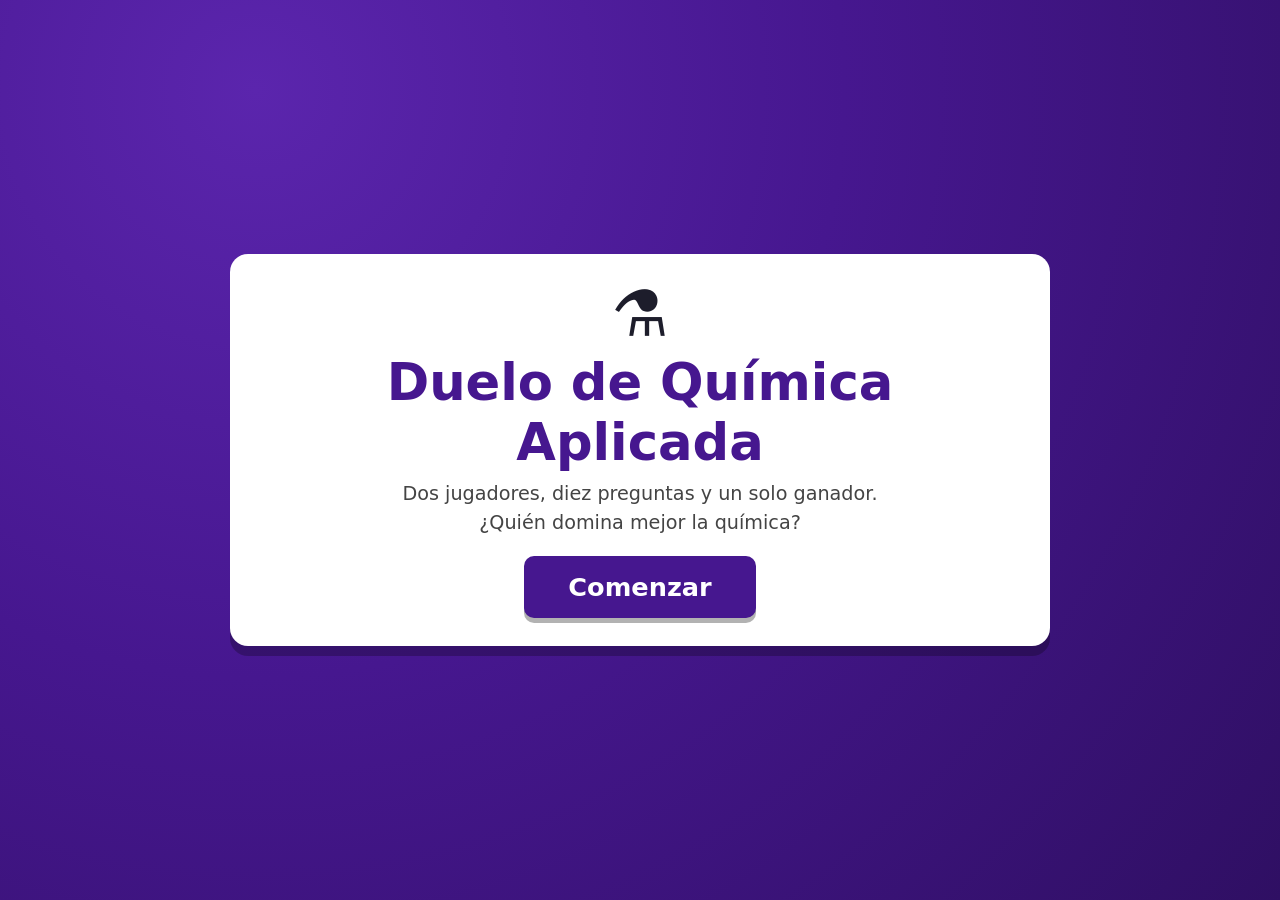
==== quizz_QA/index.html @ c7e3d48a "Quizz 1.0 Funciones completas del juego, falta mejorar la interfaz y jugabilidad." ====
<!DOCTYPE html>
<html lang="es">
<head>
  <meta charset="UTF-8">
  <meta name="viewport" content="width=device-width, initial-scale=1">
  <title>Duelo de Química Aplicada</title>
  <link rel="stylesheet" href="style.css">
</head>
<body>
<main id="app">

  <!-- 1. PANTALLA INICIAL -->
  <section id="pantalla-inicio" class="pantalla activa">
    <div class="tarjeta centrada">
      <div class="logo" aria-hidden="true">⚗️</div>
      <h1>Duelo de Química Aplicada</h1>
      <p class="subtitulo">Dos jugadores, diez preguntas y un solo ganador.<br>¿Quién domina mejor la química?</p>
      <button id="btn-comenzar" class="boton boton-grande" type="button">Comenzar</button>
    </div>
  </section>

  <!-- 2. INSTRUCCIONES -->
  <section id="pantalla-instrucciones" class="pantalla">
    <div class="tarjeta">
      <h2>¿Cómo se juega?</h2>
      <ol class="reglas">
        <li>Se lanzan <strong>10 preguntas</strong>. Primero hay <strong>15 segundos</strong> para leerla; las teclas aún no funcionan.</li>
        <li>Luego hay <strong>10 segundos</strong> para presionar tu tecla: <kbd>A</kbd> para el Jugador 1 y <kbd>L</kbd> para el Jugador 2. <strong>El primero en pulsar</strong> se gana el derecho a responder.</li>
        <li>Quien pulsó primero tiene <strong>10 segundos</strong> para elegir una opción <strong>con el mouse</strong>.</li>
        <li>Si falla o se le acaba el tiempo, su rival puede <strong>robar la pregunta</strong>: presiona su tecla y responde también en 10 segundos.</li>
        <li>Si nadie pulsa a tiempo, la pregunta se pierde sin puntos.</li>
        <li>Si al final hay empate, se juegan preguntas de <strong>desempate</strong> hasta que alguien acierte.</li>
      </ol>
      <table class="tabla-puntos">
        <thead><tr><th>Situación</th><th>Puntos</th></tr></thead>
        <tbody>
          <tr><td>Primer jugador responde correctamente</td><td>+1</td></tr>
          <tr><td>Primer jugador responde incorrectamente</td><td>0</td></tr>
          <tr><td>El rival roba y responde correctamente</td><td>+2</td></tr>
          <tr><td>El rival responde incorrectamente</td><td>0</td></tr>
          <tr><td>Nadie responde</td><td>0</td></tr>
        </tbody>
      </table>
      <div class="acciones">
        <button id="btn-instrucciones-volver" class="boton boton-secundario" type="button">Volver</button>
        <button id="btn-instrucciones-continuar" class="boton" type="button">Continuar</button>
      </div>
    </div>
  </section>

  <!-- 3. REGISTRO DE JUGADORES -->
  <section id="pantalla-registro" class="pantalla">
    <form id="form-registro" class="tarjeta" autocomplete="off" novalidate>
      <h2>Registro de jugadores</h2>
      <div class="campos-registro">
        <label class="campo campo-0">
          <span>Jugador 1 — tecla <kbd>A</kbd></span>
          <input id="nombre-jugador-1" type="text" maxlength="16" placeholder="Nombre del Jugador 1">
        </label>
        <label class="campo campo-1">
          <span>Jugador 2 — tecla <kbd>L</kbd></span>
          <input id="nombre-jugador-2" type="text" maxlength="16" placeholder="Nombre del Jugador 2">
        </label>
      </div>
      <p id="registro-error" class="error-formulario" role="alert"></p>
      <div class="acciones">
        <button id="btn-registro-volver" class="boton boton-secundario" type="button">Volver</button>
        <button class="boton" type="submit">¡A jugar!</button>
      </div>
    </form>
  </section>

  <!-- 4. PANTALLA DE JUEGO -->
  <section id="pantalla-juego" class="pantalla">
    <header class="marcador">
      <div id="jugador-0" class="jugador jugador-0">
        <div class="jugador-nombre" id="nombre-0">Jugador 1</div>
        <div class="jugador-tecla">Tecla <kbd>A</kbd></div>
        <div class="jugador-puntos" id="puntos-0">0</div>
        <div class="jugador-estado" id="estado-0"></div>
      </div>

      <div class="centro-marcador">
        <div id="etiqueta-ronda" class="etiqueta-ronda">Pregunta 1 de 10</div>
        <div id="insignia-desempate" class="insignia-desempate" hidden>⚡ DESEMPATE ⚡</div>
        <button id="btn-cancelar-partida" class="boton-mini" type="button">Cancelar partida</button>
      </div>

      <div id="jugador-1" class="jugador jugador-1">
        <div class="jugador-nombre" id="nombre-1">Jugador 2</div>
        <div class="jugador-tecla">Tecla <kbd>L</kbd></div>
        <div class="jugador-puntos" id="puntos-1">0</div>
        <div class="jugador-estado" id="estado-1"></div>
      </div>
    </header>

    <div id="zona-temporizador" class="zona-temporizador">
      <div id="temporizador-etiqueta" class="temporizador-etiqueta"></div>
      <div id="temporizador-numero" class="temporizador-numero">–</div>
      <div class="barra"><div id="barra-progreso" class="barra-progreso"></div></div>
    </div>

    <h2 id="enunciado" class="enunciado"></h2>
    <div id="mensaje" class="mensaje mensaje-info" role="status" aria-live="polite"></div>
    <div id="opciones" class="opciones"></div>
  </section>

  <!-- 5. PANTALLA DE DESEMPATE -->
  <section id="pantalla-desempate" class="pantalla">
    <div class="tarjeta centrada">
      <div class="logo" aria-hidden="true">⚡</div>
      <h1 id="desempate-titulo">¡EMPATE!</h1>
      <p id="desempate-marcador" class="marcador-texto"></p>
      <p id="desempate-texto" class="subtitulo"></p>
      <button id="btn-iniciar-desempate" class="boton boton-grande" type="button">Comenzar desempate</button>
    </div>
  </section>

  <!-- 6. PANTALLA FINAL -->
  <section id="pantalla-final" class="pantalla">
    <div class="tarjeta centrada">
      <div class="logo" aria-hidden="true">🏆</div>
      <p class="subtitulo">¡El ganador es!</p>
      <h1 id="final-ganador" class="ganador-nombre"></h1>
      <p id="final-detalle" class="subtitulo"></p>
      <div class="final-marcador">
        <div id="final-jugador-0" class="final-jugador final-0">
          <div id="final-nombre-0" class="final-nombre"></div>
          <div id="final-puntos-0" class="final-puntos"></div>
        </div>
        <div id="final-jugador-1" class="final-jugador final-1">
          <div id="final-nombre-1" class="final-nombre"></div>
          <div id="final-puntos-1" class="final-puntos"></div>
        </div>
      </div>
      <p id="final-mensaje" class="subtitulo"></p>
      <button id="btn-jugar-de-nuevo" class="boton boton-grande" type="button">Volver a jugar</button>
    </div>
  </section>

</main>

<!-- Orden de carga: cada archivo solo usa lo que ya se cargó antes (o lo busca al ejecutarse). -->
<script src="js/config.js"></script>
<script src="js/utils.js"></script>
<script src="js/bank.js"></script>
<script src="js/state.js"></script>
<script src="js/screens.js"></script>
<script src="js/players.js"></script>
<script src="js/questions.js"></script>
<script src="js/timers.js"></script>
<script src="js/buzzers.js"></script>
<script src="js/answers.js"></script>
<script src="js/game.js"></script>
<script src="js/script.js"></script>
</body>
</html>
---- quizz_QA/style.css ----
/* =====================================================================
 * style.css — Estilos inspirados en Kahoot (prioridad: claridad en laptop)
 * ===================================================================== */
:root {
  --fondo: #46178f;
  --fondo-oscuro: #2f0f63;
  --panel: #ffffff;
  --texto: #1d1d2b;
  --jugador-0: #1368ce;   /* azul */
  --jugador-1: #e21b3c;   /* rojo */
  --exito: #26890c;
  --error: #c0392b;
  --robo: #d9730d;
  --pulsador: #ffd602;
  --opcion-0: #e8590c;    /* naranja */
  --opcion-1: #2b9348;    /* verde */
  --opcion-2: #b7791f;    /* dorado */
  --opcion-3: #0b8a9e;    /* turquesa */
}

* { box-sizing: border-box; }
[hidden] { display: none !important; }

html, body { height: 100%; margin: 0; }
body {
  font-family: "Segoe UI", system-ui, -apple-system, Roboto, "Helvetica Neue", Arial, sans-serif;
  background: radial-gradient(circle at 20% 10%, #5b25ad 0%, var(--fondo) 45%, var(--fondo-oscuro) 100%);
  color: #fff;
}

#app { min-height: 100%; display: flex; }

/* ---------- Pantallas ---------- */
.pantalla { display: none; width: 100%; min-height: 100vh; padding: 16px 20px; }
.pantalla.activa { display: flex; flex-direction: column; align-items: center; justify-content: center; }
#pantalla-juego.activa { justify-content: flex-start; gap: 10px; }

.tarjeta {
  background: var(--panel); color: var(--texto);
  border-radius: 18px; padding: 28px 34px;
  width: min(820px, 100%);
  box-shadow: 0 10px 0 rgba(0,0,0,.25);
}
.tarjeta.centrada { text-align: center; }
.tarjeta h1 { margin: 6px 0 8px; font-size: clamp(2rem, 5vw, 3.2rem); color: var(--fondo); }
.tarjeta h2 { margin: 0 0 14px; color: var(--fondo); font-size: 1.9rem; }
.logo { font-size: 4rem; line-height: 1; }
.subtitulo { font-size: 1.2rem; line-height: 1.5; color: #444; margin: 8px 0 18px; }
.marcador-texto { font-size: 1.6rem; font-weight: 800; margin: 6px 0; color: var(--fondo); }

kbd {
  display: inline-block; min-width: 1.9em; padding: 1px 8px; text-align: center;
  background: #eee; color: #222; border: 2px solid #999; border-bottom-width: 4px;
  border-radius: 6px; font: 700 .95em/1.4 inherit; font-family: inherit;
}

/* ---------- Botones ---------- */
.boton {
  font: inherit; font-weight: 800; font-size: 1.15rem;
  background: var(--fondo); color: #fff; border: 0; border-radius: 10px;
  padding: 12px 26px; cursor: pointer; box-shadow: 0 5px 0 rgba(0,0,0,.3);
  transition: transform .08s, box-shadow .08s, filter .15s;
}
.boton:hover { filter: brightness(1.15); }
.boton:active { transform: translateY(3px); box-shadow: 0 2px 0 rgba(0,0,0,.3); }
.boton-grande { font-size: 1.6rem; padding: 16px 44px; }
.boton-secundario { background: #7a7a8c; }
.acciones { display: flex; justify-content: space-between; gap: 12px; margin-top: 18px; }
.tarjeta.centrada .acciones { justify-content: center; }

.boton-mini {
  font: inherit; font-size: .8rem; color: #fff; background: rgba(255,255,255,.15);
  border: 1px solid rgba(255,255,255,.4); border-radius: 8px; padding: 3px 10px; cursor: pointer;
}
.boton-mini:hover { background: rgba(255,255,255,.3); }

/* ---------- Instrucciones ---------- */
.reglas { margin: 0 0 14px; padding-left: 22px; font-size: 1.08rem; line-height: 1.5; }
.reglas li { margin-bottom: 6px; }
.tabla-puntos { width: 100%; border-collapse: collapse; font-size: 1.05rem; }
.tabla-puntos th, .tabla-puntos td { padding: 7px 12px; border-bottom: 1px solid #ddd; text-align: left; }
.tabla-puntos th { background: var(--fondo); color: #fff; }
.tabla-puntos td:last-child, .tabla-puntos th:last-child { text-align: right; font-weight: 800; width: 90px; }

/* ---------- Registro ---------- */
.campos-registro { display: grid; gap: 16px; }
.campo span { display: block; font-weight: 700; margin-bottom: 6px; }
.campo input {
  width: 100%; font: inherit; font-size: 1.4rem; padding: 12px 14px;
  border: 3px solid #ccc; border-radius: 10px;
}
.campo-0 input:focus { border-color: var(--jugador-0); outline: none; }
.campo-1 input:focus { border-color: var(--jugador-1); outline: none; }
.campo-0 span { color: var(--jugador-0); }
.campo-1 span { color: var(--jugador-1); }
.error-formulario { color: var(--error); font-weight: 700; min-height: 1.4em; margin: 10px 0 0; }

/* ---------- Marcador de la pantalla de juego ---------- */
.marcador {
  width: min(1180px, 100%); display: grid; grid-template-columns: 1fr auto 1fr; gap: 12px; align-items: stretch;
}
.jugador {
  border-radius: 14px; padding: 8px 16px; display: grid;
  grid-template-columns: 1fr auto; grid-template-areas: "nombre puntos" "tecla puntos" "estado puntos";
  align-items: center; column-gap: 14px; transition: transform .15s, opacity .15s, box-shadow .15s;
  border: 4px solid transparent;
}
.jugador-0 { background: var(--jugador-0); }
.jugador-1 { background: var(--jugador-1); }
.jugador-nombre { grid-area: nombre; font-size: 1.45rem; font-weight: 800; overflow-wrap: anywhere; }
.jugador-tecla { grid-area: tecla; font-size: .95rem; opacity: .95; }
.jugador-puntos { grid-area: puntos; font-size: 3.2rem; font-weight: 900; line-height: 1; }
.jugador-estado { grid-area: estado; font-size: .9rem; font-weight: 700; min-height: 1.2em; opacity: .9; }
.jugador-estado.lista { color: var(--pulsador); }
.jugador-estado.activa { color: #fff; background: rgba(0,0,0,.25); border-radius: 6px; padding: 0 8px; justify-self: start; }
.jugador.activo { border-color: var(--pulsador); box-shadow: 0 0 0 4px rgba(255,214,2,.35), 0 0 28px rgba(255,214,2,.6); transform: scale(1.03); }
.jugador.en-espera { opacity: .55; }

.centro-marcador { display: flex; flex-direction: column; justify-content: center; align-items: center; gap: 6px; min-width: 190px; }
.etiqueta-ronda { font-size: 1.3rem; font-weight: 800; background: rgba(0,0,0,.3); padding: 6px 16px; border-radius: 999px; text-align: center; }
.insignia-desempate { background: var(--pulsador); color: #222; font-weight: 900; padding: 3px 12px; border-radius: 999px; }

/* ---------- Temporizador ---------- */
.zona-temporizador { width: min(1180px, 100%); display: grid; grid-template-columns: auto 1fr auto; align-items: center; gap: 14px; }
.temporizador-etiqueta { font-size: 1.15rem; font-weight: 700; text-align: right; min-width: 260px; }
.temporizador-numero {
  grid-column: 3; grid-row: 1; width: 64px; height: 64px; border-radius: 50%; background: #fff; color: var(--fondo);
  display: flex; align-items: center; justify-content: center; font-size: 2rem; font-weight: 900;
}
.barra { grid-column: 2; grid-row: 1; height: 16px; background: rgba(255,255,255,.25); border-radius: 999px; overflow: hidden; }
.barra-progreso { height: 100%; width: 0; background: #7be37b; border-radius: 999px; transition: width .1s linear, background .3s; }
.zona-temporizador.urgente .barra-progreso { background: #ff6b6b; }
.zona-temporizador.urgente .temporizador-numero { background: #ff6b6b; color: #fff; }

/* ---------- Pregunta, mensajes, opciones ---------- */
.enunciado {
  width: min(1180px, 100%); margin: 4px 0; padding: 18px 26px; text-align: center;
  background: #fff; color: var(--texto); border-radius: 14px;
  font-size: clamp(1.4rem, 2.7vw, 2.2rem); line-height: 1.3; box-shadow: 0 6px 0 rgba(0,0,0,.25);
}

.mensaje {
  width: min(1180px, 100%); min-height: 62px; padding: 10px 20px; border-radius: 12px; text-align: center;
  display: flex; align-items: center; justify-content: center;
  font-size: clamp(1.1rem, 2.1vw, 1.7rem); font-weight: 800;
}
.mensaje-info { background: rgba(255,255,255,.15); }
.mensaje-pulsador { background: var(--pulsador); color: #222; }
.mensaje-suspenso { background: #111; color: #fff; animation: latido 0.8s ease-in-out infinite; }
.mensaje-exito { background: var(--exito); }
.mensaje-error { background: var(--error); }
.mensaje-robo { background: var(--robo); }
@keyframes latido { 50% { transform: scale(1.03); } }

.opciones { width: min(1180px, 100%); display: grid; grid-template-columns: 1fr 1fr; gap: 14px; flex: 1; align-content: start; }
.opcion {
  font: inherit; color: #fff; text-align: left; border: 0; border-radius: 12px; min-height: 96px;
  padding: 14px 20px; display: flex; align-items: center; gap: 16px;
  font-size: clamp(1.15rem, 2.3vw, 1.85rem); font-weight: 800; box-shadow: 0 6px 0 rgba(0,0,0,.3);
  text-shadow: 0 1px 2px rgba(0,0,0,.35); transition: transform .1s, filter .2s, opacity .2s;
}
.opcion .simbolo { font-size: 1.6em; width: 1.3em; text-align: center; flex: none; }
.opcion .texto-opcion { overflow-wrap: anywhere; }
.opcion-0 { background: var(--opcion-0); }
.opcion-1 { background: var(--opcion-1); }
.opcion-2 { background: var(--opcion-2); }
.opcion-3 { background: var(--opcion-3); }

.opcion.bloqueada { cursor: default; pointer-events: none; }
.opcion.habilitada { cursor: pointer; }
.opcion.habilitada:hover { transform: translateY(-3px) scale(1.01); filter: brightness(1.12); }
.opcion.seleccionada { outline: 6px solid #fff; transform: scale(1.02); }
.opcion.correcta { outline: 6px solid #7be37b; box-shadow: 0 0 30px #7be37b; }
.opcion.incorrecta { opacity: .75; outline: 6px solid #ff4d4d; text-decoration: line-through; }
.opcion.descartada { opacity: .35; }

/* ---------- Final ---------- */
.ganador-nombre { font-size: clamp(2.4rem, 6vw, 4rem); margin: 0; }
.final-marcador { display: flex; gap: 16px; justify-content: center; margin: 12px 0; }
.final-jugador { flex: 1; max-width: 260px; border-radius: 14px; padding: 12px; color: #fff; opacity: .7; }
.final-0 { background: var(--jugador-0); }
.final-1 { background: var(--jugador-1); }
.final-jugador.ganador { opacity: 1; outline: 5px solid var(--pulsador); transform: scale(1.06); }
.final-nombre { font-size: 1.3rem; font-weight: 800; overflow-wrap: anywhere; }
.final-puntos { font-size: 3rem; font-weight: 900; }

/* ---------- Pantallas bajas (laptops pequeñas) ---------- */
@media (max-height: 760px) {
  .pantalla { padding: 10px 16px; }
  #pantalla-juego.activa { gap: 6px; }
  .jugador-puntos { font-size: 2.6rem; }
  .enunciado { padding: 12px 20px; }
  .opcion { min-height: 80px; }
  .temporizador-numero { width: 52px; height: 52px; font-size: 1.6rem; }
}
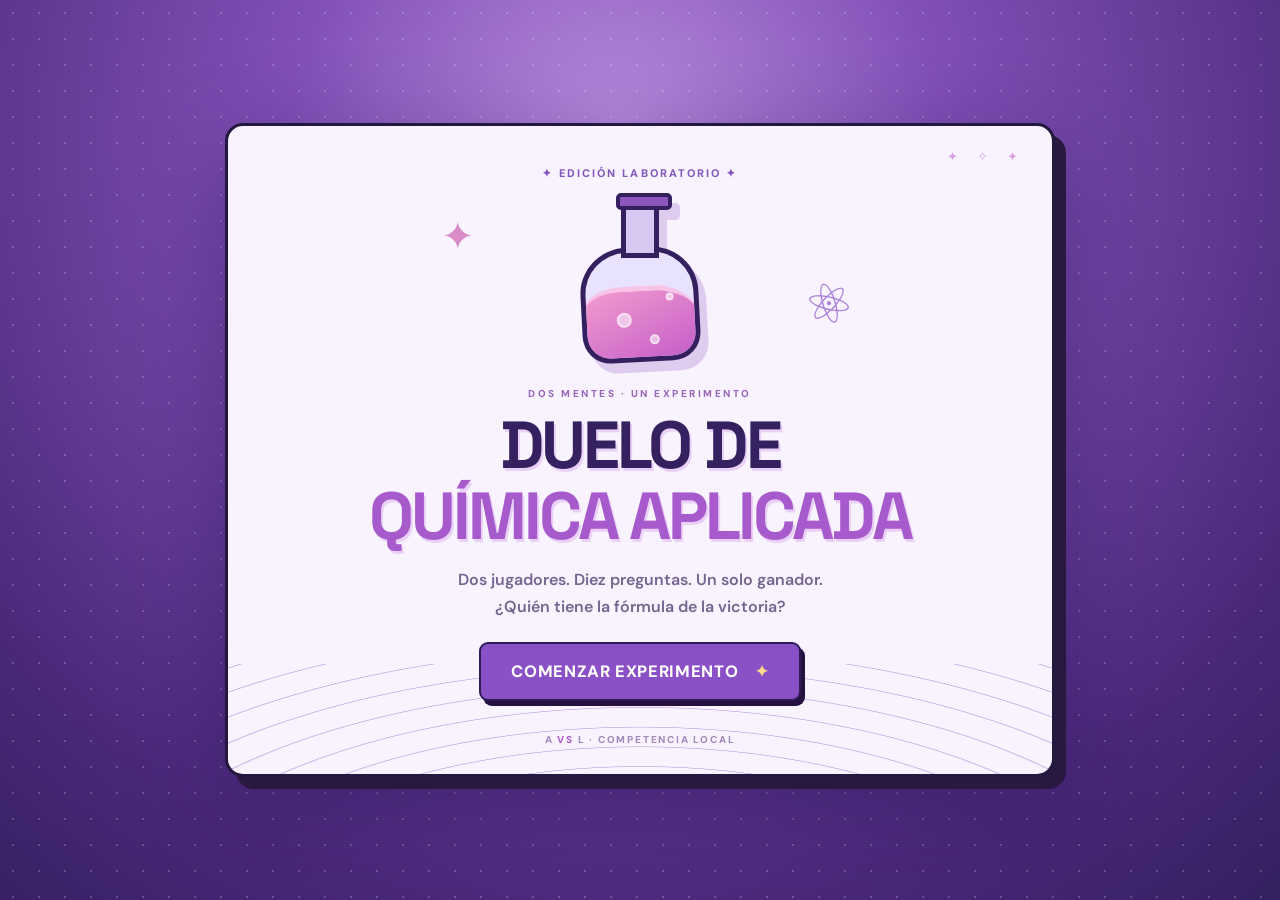
==== commit 73d5b5ff: "Interfaz mejorada Se mejoró la interfaz pero aún hay puntos por trabajar." ====
--- a/quizz_QA/index.html
+++ b/quizz_QA/index.html
@@ -1,146 +1,555 @@
+
 <!DOCTYPE html>
 <html lang="es">
 <head>
   <meta charset="UTF-8">
   <meta name="viewport" content="width=device-width, initial-scale=1">
-  <title>Duelo de Química Aplicada</title>
+  <title>Laboratorio Violeta | Duelo de Química</title>
   <link rel="stylesheet" href="style.css">
 </head>
 <body>
+
+<div class="ambient-stars" aria-hidden="true"></div>
+
 <main id="app">
 
   <!-- 1. PANTALLA INICIAL -->
   <section id="pantalla-inicio" class="pantalla activa">
-    <div class="tarjeta centrada">
-      <div class="logo" aria-hidden="true">⚗️</div>
-      <h1>Duelo de Química Aplicada</h1>
-      <p class="subtitulo">Dos jugadores, diez preguntas y un solo ganador.<br>¿Quién domina mejor la química?</p>
-      <button id="btn-comenzar" class="boton boton-grande" type="button">Comenzar</button>
+    <div class="tarjeta centrada hero-card">
+
+      <div class="hero-kicker">
+        ✦ EDICIÓN LABORATORIO ✦
+      </div>
+
+      <div class="hero-deco" aria-hidden="true">
+        <span class="deco-star">✦</span>
+
+        <div class="large-flask">
+          <div class="flask-neck"></div>
+          <div class="flask-body">
+            <div class="flask-liquid"></div>
+            <span class="flask-bubble one"></span>
+            <span class="flask-bubble two"></span>
+            <span class="flask-bubble three"></span>
+          </div>
+        </div>
+
+        <span class="deco-atom">⚛</span>
+      </div>
+
+      <p class="hero-eyebrow">
+        DOS MENTES · UN EXPERIMENTO
+      </p>
+
+      <h1>
+        Duelo de<br>
+        <em>Química Aplicada</em>
+      </h1>
+
+      <p class="subtitulo">
+        Dos jugadores. Diez preguntas. Un solo ganador.<br>
+        ¿Quién tiene la fórmula de la victoria?
+      </p>
+
+      <button id="btn-comenzar"
+              class="boton boton-grande"
+              type="button">
+        COMENZAR EXPERIMENTO
+        <span aria-hidden="true">✦</span>
+      </button>
+
+      <div class="hero-footer">
+        A <span>VS</span> L · COMPETENCIA LOCAL
+      </div>
+
     </div>
   </section>
 
-  <!-- 2. INSTRUCCIONES -->
+
+  <!-- 2. PANTALLA DE INSTRUCCIONES -->
   <section id="pantalla-instrucciones" class="pantalla">
     <div class="tarjeta">
+
+      <p class="section-kicker">
+        ✦ MANUAL DEL LABORATORIO ✦
+      </p>
+
       <h2>¿Cómo se juega?</h2>
+
       <ol class="reglas">
-        <li>Se lanzan <strong>10 preguntas</strong>. Primero hay <strong>15 segundos</strong> para leerla; las teclas aún no funcionan.</li>
-        <li>Luego hay <strong>10 segundos</strong> para presionar tu tecla: <kbd>A</kbd> para el Jugador 1 y <kbd>L</kbd> para el Jugador 2. <strong>El primero en pulsar</strong> se gana el derecho a responder.</li>
-        <li>Quien pulsó primero tiene <strong>10 segundos</strong> para elegir una opción <strong>con el mouse</strong>.</li>
-        <li>Si falla o se le acaba el tiempo, su rival puede <strong>robar la pregunta</strong>: presiona su tecla y responde también en 10 segundos.</li>
-        <li>Si nadie pulsa a tiempo, la pregunta se pierde sin puntos.</li>
-        <li>Si al final hay empate, se juegan preguntas de <strong>desempate</strong> hasta que alguien acierte.</li>
+        <li>
+          Se lanzan <strong>10 preguntas</strong>.
+          Primero hay <strong>15 segundos</strong>
+          para leerla; las teclas aún no funcionan.
+        </li>
+
+        <li>
+          Luego hay <strong>10 segundos</strong>
+          para presionar tu tecla:
+          <kbd>A</kbd> para el Jugador 1 y
+          <kbd>L</kbd> para el Jugador 2.
+          <strong>El primero en pulsar</strong>
+          se gana el derecho a responder.
+        </li>
+
+        <li>
+          Quien pulsó primero tiene
+          <strong>10 segundos</strong> para elegir
+          una opción <strong>con el mouse</strong>.
+        </li>
+
+        <li>
+          Si falla o se le acaba el tiempo,
+          su rival puede <strong>robar la pregunta</strong>:
+          presiona su tecla y responde también
+          en 10 segundos.
+        </li>
+
+        <li>
+          Si nadie pulsa a tiempo,
+          la pregunta se pierde sin puntos.
+        </li>
+
+        <li>
+          Si al final hay empate, se juegan preguntas
+          de <strong>desempate</strong> hasta que
+          alguien acierte.
+        </li>
       </ol>
+
       <table class="tabla-puntos">
-        <thead><tr><th>Situación</th><th>Puntos</th></tr></thead>
+        <thead>
+          <tr>
+            <th>Situación</th>
+            <th>Puntos</th>
+          </tr>
+        </thead>
+
         <tbody>
-          <tr><td>Primer jugador responde correctamente</td><td>+1</td></tr>
-          <tr><td>Primer jugador responde incorrectamente</td><td>0</td></tr>
-          <tr><td>El rival roba y responde correctamente</td><td>+2</td></tr>
-          <tr><td>El rival responde incorrectamente</td><td>0</td></tr>
-          <tr><td>Nadie responde</td><td>0</td></tr>
+          <tr>
+            <td>Primer jugador responde correctamente</td>
+            <td>+1</td>
+          </tr>
+          <tr>
+            <td>Primer jugador responde incorrectamente</td>
+            <td>0</td>
+          </tr>
+          <tr>
+            <td>El rival roba y responde correctamente</td>
+            <td>+2</td>
+          </tr>
+          <tr>
+            <td>El rival responde incorrectamente</td>
+            <td>0</td>
+          </tr>
+          <tr>
+            <td>Nadie responde</td>
+            <td>0</td>
+          </tr>
         </tbody>
       </table>
+
       <div class="acciones">
-        <button id="btn-instrucciones-volver" class="boton boton-secundario" type="button">Volver</button>
-        <button id="btn-instrucciones-continuar" class="boton" type="button">Continuar</button>
-      </div>
+        <button id="btn-instrucciones-volver"
+                class="boton boton-secundario"
+                type="button">
+          Volver
+        </button>
+
+        <button id="btn-instrucciones-continuar"
+                class="boton"
+                type="button">
+          Continuar
+        </button>
+      </div>
+
     </div>
   </section>
+
 
   <!-- 3. REGISTRO DE JUGADORES -->
   <section id="pantalla-registro" class="pantalla">
-    <form id="form-registro" class="tarjeta" autocomplete="off" novalidate>
+
+    <form id="form-registro"
+          class="tarjeta"
+          autocomplete="off"
+          novalidate>
+
+      <p class="section-kicker">
+        ✦ IDENTIFICA A LOS CIENTÍFICOS ✦
+      </p>
+
       <h2>Registro de jugadores</h2>
+
       <div class="campos-registro">
+
         <label class="campo campo-0">
-          <span>Jugador 1 — tecla <kbd>A</kbd></span>
-          <input id="nombre-jugador-1" type="text" maxlength="16" placeholder="Nombre del Jugador 1">
+          <span>
+            Jugador 1 — tecla <kbd>A</kbd>
+          </span>
+
+          <input id="nombre-jugador-1"
+                 type="text"
+                 maxlength="16"
+                 placeholder="Nombre del Jugador 1">
         </label>
+
         <label class="campo campo-1">
-          <span>Jugador 2 — tecla <kbd>L</kbd></span>
-          <input id="nombre-jugador-2" type="text" maxlength="16" placeholder="Nombre del Jugador 2">
+          <span>
+            Jugador 2 — tecla <kbd>L</kbd>
+          </span>
+
+          <input id="nombre-jugador-2"
+                 type="text"
+                 maxlength="16"
+                 placeholder="Nombre del Jugador 2">
         </label>
-      </div>
-      <p id="registro-error" class="error-formulario" role="alert"></p>
+
+      </div>
+
+      <p id="registro-error"
+         class="error-formulario"
+         role="alert"></p>
+
       <div class="acciones">
-        <button id="btn-registro-volver" class="boton boton-secundario" type="button">Volver</button>
-        <button class="boton" type="submit">¡A jugar!</button>
-      </div>
+        <button id="btn-registro-volver"
+                class="boton boton-secundario"
+                type="button">
+          Volver
+        </button>
+
+        <button class="boton" type="submit">
+          ¡A jugar!
+        </button>
+      </div>
+
     </form>
   </section>
 
+
   <!-- 4. PANTALLA DE JUEGO -->
-  <section id="pantalla-juego" class="pantalla">
-    <header class="marcador">
-      <div id="jugador-0" class="jugador jugador-0">
-        <div class="jugador-nombre" id="nombre-0">Jugador 1</div>
-        <div class="jugador-tecla">Tecla <kbd>A</kbd></div>
-        <div class="jugador-puntos" id="puntos-0">0</div>
-        <div class="jugador-estado" id="estado-0"></div>
-      </div>
-
-      <div class="centro-marcador">
-        <div id="etiqueta-ronda" class="etiqueta-ronda">Pregunta 1 de 10</div>
-        <div id="insignia-desempate" class="insignia-desempate" hidden>⚡ DESEMPATE ⚡</div>
-        <button id="btn-cancelar-partida" class="boton-mini" type="button">Cancelar partida</button>
-      </div>
-
-      <div id="jugador-1" class="jugador jugador-1">
-        <div class="jugador-nombre" id="nombre-1">Jugador 2</div>
-        <div class="jugador-tecla">Tecla <kbd>L</kbd></div>
-        <div class="jugador-puntos" id="puntos-1">0</div>
-        <div class="jugador-estado" id="estado-1"></div>
-      </div>
-    </header>
-
+  <section id="pantalla-juego" class="pantalla game-v2">
+
+    <!-- ENCABEZADO -->
+    <div class="game-topline">
+      <span>✳ LABORATORIO VIOLETA</span>
+      <span>QUIZ / QUÍMICA APLICADA</span>
+    </div>
+
+    <!-- RONDA -->
+    <div class="centro-marcador">
+
+      <div id="etiqueta-ronda" class="etiqueta-ronda">
+        Pregunta 1 de 10
+      </div>
+
+      <div id="insignia-desempate"
+           class="insignia-desempate"
+           hidden>
+        ⚡ DESEMPATE ⚡
+      </div>
+
+      <button id="btn-cancelar-partida"
+              class="boton-mini"
+              type="button">
+        Cancelar partida
+      </button>
+
+    </div>
+
+
+    <!-- TEMPORIZADOR -->
     <div id="zona-temporizador" class="zona-temporizador">
-      <div id="temporizador-etiqueta" class="temporizador-etiqueta"></div>
-      <div id="temporizador-numero" class="temporizador-numero">–</div>
-      <div class="barra"><div id="barra-progreso" class="barra-progreso"></div></div>
-    </div>
-
-    <h2 id="enunciado" class="enunciado"></h2>
-    <div id="mensaje" class="mensaje mensaje-info" role="status" aria-live="polite"></div>
-    <div id="opciones" class="opciones"></div>
+
+      <div id="temporizador-etiqueta"
+           class="temporizador-etiqueta"></div>
+
+      <div id="temporizador-numero"
+           class="temporizador-numero">
+        –
+      </div>
+
+      <div class="barra">
+        <div id="barra-progreso"
+             class="barra-progreso"></div>
+      </div>
+
+    </div>
+
+
+    <!-- ZONA PRINCIPAL -->
+    <div class="game-workspace">
+
+      <!-- PREGUNTA ARRIBA -->
+      <div class="question-panel">
+
+        <div class="question-heading">
+          <span>01 / ENUNCIADO</span>
+          <span>✦ LEE CON ATENCIÓN</span>
+        </div>
+
+        <h2 id="enunciado" class="enunciado"></h2>
+
+      </div>
+
+
+      <!-- COLUMNA IZQUIERDA -->
+      <div class="game-left">
+
+        <!-- ILUSTRACIÓN DEL LABORATORIO -->
+        <div class="experiment-scene" aria-hidden="true">
+
+          <div class="scene-grid"></div>
+
+          <div class="scene-title">
+            CHEMISTRY LAB <span>✦</span>
+          </div>
+
+          <div class="science-display">
+
+            <div class="science-glass science-purple">
+              <div class="science-juice"></div>
+              <div class="science-neck"></div>
+              <span class="science-dot"></span>
+            </div>
+
+            <div class="science-glass science-pink">
+              <div class="science-juice"></div>
+              <div class="science-neck"></div>
+              <span class="science-dot"></span>
+            </div>
+
+            <div class="orbit orbit-a"></div>
+            <div class="orbit orbit-b"></div>
+
+            <span class="spark spark-a">✦</span>
+            <span class="spark spark-b">✧</span>
+            <span class="spark spark-c">+</span>
+
+          </div>
+
+          <div class="scene-floor"></div>
+
+        </div>
+
+
+        <!-- MARCADOR DE JUGADORES -->
+        <div class="score-board">
+
+          <div class="score-board-title">
+            ✦ MARCADOR DE CIENTÍFICOS ✦
+          </div>
+
+
+          <!-- JUGADOR 1 -->
+          <div id="jugador-0"
+               class="jugador jugador-0 lab-player">
+
+            <div id="nombre-0" class="jugador-nombre">
+              Jugador 1
+            </div>
+
+            <div class="jugador-tecla">
+              Tecla <kbd>A</kbd>
+            </div>
+
+            <span class="score-label">PUNTOS</span>
+
+            <div id="puntos-0"
+                 class="jugador-puntos"
+                 aria-label="Puntos">
+              0
+            </div>
+
+            <!-- FRASQUITO DE PUNTOS -->
+            <div class="potion-score" aria-hidden="true">
+
+              <div class="potion-cap"></div>
+              <div class="potion-neck"></div>
+
+              <div class="potion-glass">
+                <div class="potion-fill"></div>
+                <span class="potion-shine"></span>
+                <span class="potion-bubble bubble-one"></span>
+                <span class="potion-bubble bubble-two"></span>
+              </div>
+
+              <div class="potion-base"></div>
+
+            </div>
+
+            <div id="estado-0" class="jugador-estado"></div>
+
+          </div>
+
+
+          <!-- JUGADOR 2 -->
+          <div id="jugador-1"
+               class="jugador jugador-1 lab-player">
+
+            <div id="nombre-1" class="jugador-nombre">
+              Jugador 2
+            </div>
+
+            <div class="jugador-tecla">
+              Tecla <kbd>L</kbd>
+            </div>
+
+            <span class="score-label">PUNTOS</span>
+
+            <div id="puntos-1"
+                 class="jugador-puntos"
+                 aria-label="Puntos">
+              0
+            </div>
+
+            <!-- FRASQUITO DE PUNTOS -->
+            <div class="potion-score" aria-hidden="true">
+
+              <div class="potion-cap"></div>
+              <div class="potion-neck"></div>
+
+              <div class="potion-glass">
+                <div class="potion-fill"></div>
+                <span class="potion-shine"></span>
+                <span class="potion-bubble bubble-one"></span>
+                <span class="potion-bubble bubble-two"></span>
+              </div>
+
+              <div class="potion-base"></div>
+
+            </div>
+
+            <div id="estado-1" class="jugador-estado"></div>
+
+          </div>
+
+        </div>
+
+      </div>
+
+
+      <!-- COLUMNA DERECHA: RESPUESTAS -->
+      <div class="answers-column">
+
+        <div class="options-heading">
+          <span>RESPUESTAS</span>
+          <small>ELIGE TU FÓRMULA</small>
+        </div>
+
+        <!-- LOS BOTONES SE GENERAN CON JS -->
+        <div id="opciones" class="opciones"></div>
+
+      </div>
+
+    </div>
+
+
+    <!-- MENSAJE DE ESTADO -->
+    <div id="mensaje"
+         class="mensaje mensaje-info"
+         role="status"
+         aria-live="polite"></div>
+
+
+    <!-- PIE DE PANTALLA -->
+    <div class="game-bottomline">
+      <span>⚗ EXPERIMENTA · PIENSA · RESPONDE</span>
+      <span>BUENA SUERTE, CIENTÍFICOS ✧</span>
+    </div>
+
   </section>
+
 
   <!-- 5. PANTALLA DE DESEMPATE -->
   <section id="pantalla-desempate" class="pantalla">
-    <div class="tarjeta centrada">
+
+    <div class="tarjeta centrada tie-card">
+
       <div class="logo" aria-hidden="true">⚡</div>
+
       <h1 id="desempate-titulo">¡EMPATE!</h1>
-      <p id="desempate-marcador" class="marcador-texto"></p>
-      <p id="desempate-texto" class="subtitulo"></p>
-      <button id="btn-iniciar-desempate" class="boton boton-grande" type="button">Comenzar desempate</button>
-    </div>
+
+      <p id="desempate-marcador"
+         class="marcador-texto"></p>
+
+      <p id="desempate-texto"
+         class="subtitulo"></p>
+
+      <button id="btn-iniciar-desempate"
+              class="boton boton-grande"
+              type="button">
+        Comenzar desempate
+      </button>
+
+    </div>
+
   </section>
+
 
   <!-- 6. PANTALLA FINAL -->
   <section id="pantalla-final" class="pantalla">
-    <div class="tarjeta centrada">
+
+    <div class="tarjeta centrada end-card">
+
       <div class="logo" aria-hidden="true">🏆</div>
+
       <p class="subtitulo">¡El ganador es!</p>
-      <h1 id="final-ganador" class="ganador-nombre"></h1>
-      <p id="final-detalle" class="subtitulo"></p>
+
+      <h1 id="final-ganador"
+          class="ganador-nombre"></h1>
+
+      <p id="final-detalle"
+         class="subtitulo"></p>
+
       <div class="final-marcador">
-        <div id="final-jugador-0" class="final-jugador final-0">
-          <div id="final-nombre-0" class="final-nombre"></div>
-          <div id="final-puntos-0" class="final-puntos"></div>
-        </div>
-        <div id="final-jugador-1" class="final-jugador final-1">
-          <div id="final-nombre-1" class="final-nombre"></div>
-          <div id="final-puntos-1" class="final-puntos"></div>
-        </div>
-      </div>
-      <p id="final-mensaje" class="subtitulo"></p>
-      <button id="btn-jugar-de-nuevo" class="boton boton-grande" type="button">Volver a jugar</button>
-    </div>
+
+        <!-- RESULTADO JUGADOR 1 -->
+        <div id="final-jugador-0"
+             class="final-jugador final-0">
+
+          <div id="final-nombre-0"
+               class="final-nombre"></div>
+
+          <div id="final-puntos-0"
+               class="final-puntos"></div>
+
+        </div>
+
+
+        <!-- RESULTADO JUGADOR 2 -->
+        <div id="final-jugador-1"
+             class="final-jugador final-1">
+
+          <div id="final-nombre-1"
+               class="final-nombre"></div>
+
+          <div id="final-puntos-1"
+               class="final-puntos"></div>
+
+        </div>
+
+      </div>
+
+      <p id="final-mensaje"
+         class="subtitulo"></p>
+
+      <button id="btn-jugar-de-nuevo"
+              class="boton boton-grande"
+              type="button">
+        Volver a jugar
+      </button>
+
+    </div>
+
   </section>
 
 </main>
 
-<!-- Orden de carga: cada archivo solo usa lo que ya se cargó antes (o lo busca al ejecutarse). -->
+
+<!-- ARCHIVOS JAVASCRIPT -->
+<!-- Mantener este orden de carga -->
+
 <script src="js/config.js"></script>
 <script src="js/utils.js"></script>
 <script src="js/bank.js"></script>
@@ -153,5 +562,9 @@
 <script src="js/answers.js"></script>
 <script src="js/game.js"></script>
 <script src="js/script.js"></script>
+
+<!-- EFECTOS VISUALES -->
+<script src="js/visuals.js"></script>
+
 </body>
 </html>
--- a/quizz_QA/style.css
+++ b/quizz_QA/style.css
@@ -1,195 +1,1854 @@
 /* =====================================================================
- * style.css — Estilos inspirados en Kahoot (prioridad: claridad en laptop)
+ * style.css — Duelo de Química Aplicada | Laboratorio Violeta
+ * Diseño retro suave en morado, con frascos y paneles de laboratorio.
+ * Conserva las clases e identificadores usados por JavaScript.
  * ===================================================================== */
+@import url("https://fonts.googleapis.com/css2?family=DM+Sans:wght@400;500;600;700;800&family=Space+Grotesk:wght@400;500;600;700&display=swap");
+
 :root {
-  --fondo: #46178f;
-  --fondo-oscuro: #2f0f63;
-  --panel: #ffffff;
-  --texto: #1d1d2b;
-  --jugador-0: #1368ce;   /* azul */
-  --jugador-1: #e21b3c;   /* rojo */
-  --exito: #26890c;
-  --error: #c0392b;
-  --robo: #d9730d;
-  --pulsador: #ffd602;
-  --opcion-0: #e8590c;    /* naranja */
-  --opcion-1: #2b9348;    /* verde */
-  --opcion-2: #b7791f;    /* dorado */
-  --opcion-3: #0b8a9e;    /* turquesa */
-}
-
-* { box-sizing: border-box; }
-[hidden] { display: none !important; }
-
-html, body { height: 100%; margin: 0; }
+  --ink: #271d48;
+  --purple: #7942b5;
+  --purple-dark: #35205f;
+  --violet: #a65adc;
+  --lilac: #c4a6ee;
+  --lavender: #f0eafa;
+  --paper: #fffaff;
+  --border: #37225e;
+  --pink: #ff82bd;
+  --teal: #62dcd9;
+  --mint: #a9f3d9;
+  --cream: #fff2dc;
+  --shadow: #24113f;
+  --exito: #288b62;
+  --error: #c44764;
+  --robo: #d88d40;
+  --pulsador: #fbd37a;
+  --opcion-0: #ffe3f0;
+  --opcion-1: #e9e3ff;
+  --opcion-2: #ddf9f5;
+  --opcion-3: #fff2d7;
+  --jugador-0: #7fd8e8;
+  --jugador-1: #efa0d5;
+}
+
+* {
+  box-sizing: border-box;
+}
+
+html,body {
+  min-height: 100%;
+  margin: 0;
+}
+
 body {
-  font-family: "Segoe UI", system-ui, -apple-system, Roboto, "Helvetica Neue", Arial, sans-serif;
-  background: radial-gradient(circle at 20% 10%, #5b25ad 0%, var(--fondo) 45%, var(--fondo-oscuro) 100%);
+  background: #f0eafa;
+  color: var(--ink);
+  font-family: "DM Sans","Segoe UI",sans-serif;
+  overflow-x: hidden;
+}
+
+button,input {
+  font: inherit;
+}
+
+button {
+  touch-action: manipulation;
+}
+
+[hidden] {
+  display: none !important;
+}
+
+body:before {
+  content: "";
+  position: fixed;
+  inset: 0;
+  z-index: -2;
+  background: radial-gradient(circle at 15% 10%,#ffffff 0%,transparent 32%),radial-gradient(circle at 85% 80%,#dccaf6 0%,transparent 45%),#f3edff;
+}
+
+.ambient-stars {
+  pointer-events: none;
+  position: fixed;
+  inset: 0;
+  z-index: -1;
+  opacity: .35;
+  background-image: radial-gradient(#b09bc7 1px, transparent 1.3px);
+  background-size: 18px 18px;
+  mask-image: linear-gradient(90deg,#000,transparent 45%,transparent 60%,#000);
+}
+
+#app {
+  min-height: 100dvh;
+  display: flex;
+}
+
+.pantalla {
+  display: none;
+  width: 100%;
+  min-height: 100dvh;
+  padding: 28px 24px;
+  position: relative;
+}
+
+.pantalla.activa {
+  display: flex;
+  flex-direction: column;
+  align-items: center;
+  justify-content: center;
+  animation: appear .35s ease both;
+}
+
+@keyframes appear {
+
+  from {
+    opacity: 0;
+    transform: translateY(9px);
+  }
+
+  to {
+    opacity: 1;
+    transform: none;
+  }
+}
+
+.tarjeta {
+  width: min(850px,100%);
+  padding: 35px 42px;
+  background: var(--paper);
+  border: 2px solid var(--border);
+  border-radius: 18px;
+  color: var(--ink);
+  box-shadow: 8px 9px 0 rgba(45,29,83,.17),0 24px 70px rgba(52,29,94,.1);
+  position: relative;
+}
+
+.tarjeta:after {
+  content: "✧";
+  position: absolute;
+  right: 20px;
+  top: 15px;
+  color: #bca0e0;
+  font-size: 24px;
+}
+
+.tarjeta.centrada {
+  text-align: center;
+}
+
+.tarjeta h1,.tarjeta h2 {
+  font-family: "Space Grotesk",sans-serif;
+  letter-spacing: -.045em;
+}
+
+.tarjeta h1 {
+  color: var(--purple-dark);
+  font-size: clamp(2.2rem,5vw,3.5rem);
+  line-height: 1.05;
+  margin: 14px 0;
+}
+
+.tarjeta h2 {
+  font-size: clamp(1.65rem,3.2vw,2.2rem);
+  color: var(--purple-dark);
+  margin: 5px 0 25px;
+}
+
+.subtitulo {
+  color: #75658f;
+  font-size: 1rem;
+  line-height: 1.65;
+  margin: 16px 0 25px;
+}
+
+.section-kicker,.hero-kicker {
+  font-size: 11px;
+  color: var(--purple);
+  font-weight: 800;
+  letter-spacing: .19em;
+  text-transform: uppercase;
+}
+
+.logo {
+  font-size: 3.7rem;
+  line-height: 1;
+}
+
+.marcador-texto {
+  font-weight: 800;
+  font-size: 1.3rem;
+  color: var(--purple);
+}
+
+kbd {
+  display: inline-flex;
+  align-items: center;
+  justify-content: center;
+  min-width: 32px;
+  height: 30px;
+  padding: 1px 7px;
+  color: var(--purple-dark);
+  background: #fff;
+  border: 2px solid #553979;
+  border-bottom-width: 4px;
+  border-radius: 7px;
+  font-weight: 800;
+  line-height: 1;
+}
+
+.boton {
+  border: 2px solid #2d1d57;
+  border-radius: 9px;
+  background: #8a50c6;
+  color: white;
+  font-size: 1rem;
+  font-weight: 800;
+  letter-spacing: .04em;
+  padding: 13px 25px;
+  box-shadow: 4px 5px 0 var(--shadow);
+  cursor: pointer;
+  transition: transform .15s,box-shadow .15s,background .15s;
+}
+
+.boton:hover {
+  background: #9f68d7;
+  transform: translateY(-2px);
+  box-shadow: 4px 7px 0 var(--shadow);
+}
+
+.boton:active {
+  transform: translate(3px,3px);
+  box-shadow: 1px 2px 0 var(--shadow);
+}
+
+.boton:focus-visible,.opcion:focus-visible,.boton-mini:focus-visible {
+  outline: 3px solid #fc9ad3;
+  outline-offset: 4px;
+}
+
+.boton-grande {
+  font-size: 1.03rem;
+  padding: 17px 30px;
+}
+
+.boton-secundario {
+  background: #eee4fa;
+  color: var(--purple-dark);
+}
+
+.boton-secundario:hover {
+  background: #e4d1f8;
+}
+
+.acciones {
+  display: flex;
+  justify-content: space-between;
+  gap: 15px;
+  margin-top: 24px;
+}
+
+.tarjeta.centrada .acciones {
+  justify-content: center;
+}
+
+.boton-mini {
+  border: 1.5px solid #cbb4e2;
+  padding: 7px 11px;
+  color: #5e3d8b;
+  border-radius: 7px;
+  background: #fffaff;
+  cursor: pointer;
+  font-size: .76rem;
+  font-weight: 700;
+}
+
+.boton-mini:hover {
+  background: #e8d8fa;
+}
+
+/* =================================================================
+ * PANTALLA INICIAL
+ * ================================================================= */
+
+#pantalla-inicio {
+  background: radial-gradient(circle at 48% 15%,#b78bdd 0%,#8150b7 32%,#492879 78%,#34205f 100%);
+}
+
+#pantalla-inicio:before {
+  content: "";
+  position: absolute;
+  inset: 0;
+  background-image: radial-gradient(#ffffff33 1px,transparent 1px);
+  background-size: 26px 26px;
+  pointer-events: none;
+}
+
+.hero-card {
+  max-width: 830px;
+  min-height: 610px;
+  background: #f8f3ff;
+  overflow: hidden;
+  padding: 40px 30px 28px;
+  border: 3px solid #25183f;
+  box-shadow: 11px 12px 0 #29183f,0 28px 90px #220f506b;
+}
+
+.hero-card:before {
+  content: "";
+  position: absolute;
+  inset: auto -25% -180px;
+  width: 150%;
+  height: 290px;
+  background: repeating-radial-gradient(ellipse at 50% 100%,transparent 0 20px,#c5b1e7 21px 22px,transparent 23px 42px);
+  opacity: .8;
+  pointer-events: none;
+}
+
+.hero-card:after {
+  content: "✦ ✧ ✦";
+  position: absolute;
+  top: 22px;
+  right: 26px;
+  color: #d8a0df;
+  letter-spacing: 8px;
+  font-size: 13px;
+}
+
+.hero-kicker {
+  position: relative;
+  z-index: 1;
+  color: #8256bb;
+}
+
+.hero-eyebrow {
+  position: relative;
+  z-index: 1;
+  font-size: 10px;
+  font-weight: 800;
+  letter-spacing: .25em;
+  color: #9866b7;
+  margin: 12px 0 0;
+}
+
+.hero-card h1 {
+  position: relative;
+  z-index: 1;
+  text-transform: uppercase;
+  font-weight: 700;
+  font-size: clamp(2.35rem,5.2vw,4.4rem);
+  line-height: 1.07;
+  margin: 10px auto;
+  color: #35215f;
+  text-shadow: 2px 3px 0 #ead0f7;
+}
+
+.hero-card h1 em {
+  font-style: normal;
+  color: #a65acc;
+}
+
+.hero-card .subtitulo {
+  position: relative;
+  z-index: 1;
+  font-weight: 600;
+  max-width: 530px;
+  margin: 15px auto 22px;
+}
+
+.hero-card .boton {
+  position: relative;
+  z-index: 1;
+}
+
+.hero-card .boton span {
+  margin-left: 12px;
+  color: #ffdb86;
+}
+
+.hero-footer {
+  position: relative;
+  z-index: 1;
+  font-size: 10px;
+  letter-spacing: .18em;
+  color: #a18ab7;
+  margin-top: 32px;
+  font-weight: 800;
+}
+
+.hero-footer span {
+  color: #ad5ac9;
+}
+
+.hero-deco {
+  position: relative;
+  height: 195px;
+  display: flex;
+  align-items: center;
+  justify-content: center;
+}
+
+.large-flask {
+  width: 140px;
+  height: 170px;
+  position: relative;
+  filter: drop-shadow(8px 10px 0 #dfcbee);
+}
+
+.flask-neck {
+  height: 61px;
+  width: 38px;
+  border: 5px solid var(--purple-dark);
+  border-radius: 5px 5px 0 0;
+  position: absolute;
+  left: 51px;
+  top: 5px;
+  background: #d8c7f1;
+  z-index: 1;
+}
+
+.flask-neck:before {
+  content: "";
+  position: absolute;
+  left: -10px;
+  top: -9px;
+  width: 48px;
+  height: 9px;
+  background: #8d55be;
+  border: 4px solid var(--purple-dark);
+  border-radius: 5px;
+}
+
+.flask-body {
+  position: absolute;
+  bottom: 0;
+  left: 11px;
+  width: 118px;
+  height: 115px;
+  overflow: hidden;
+  background: #e9e2ff;
+  border: 5px solid var(--purple-dark);
+  border-radius: 40% 40% 28px 28px;
+  transform: rotate(-3deg);
+}
+
+.flask-liquid {
+  position: absolute;
+  bottom: -4px;
+  left: -4px;
+  width: 115px;
+  height: 75px;
+  border-radius: 35% 40% 20px 20px;
+  background: linear-gradient(155deg,#f39bce,#c35cc9);
+  border-top: 5px solid #f8c4e6;
+  animation: sway 4s ease-in-out infinite alternate;
+}
+
+.flask-bubble {
+  position: absolute;
+  border: 2px solid #fff8;
+  z-index: 1;
+  border-radius: 50%;
+  background: #fff8;
+}
+
+.flask-bubble.one {
+  width: 15px;
+  height: 15px;
+  left: 30px;
+  bottom: 30px;
+}
+
+.flask-bubble.two {
+  width: 8px;
+  height: 8px;
+  right: 20px;
+  bottom: 55px;
+}
+
+.flask-bubble.three {
+  width: 10px;
+  height: 10px;
+  left: 62px;
+  bottom: 12px;
+}
+
+@keyframes sway {
+
+  to {
+    transform: rotate(4deg) translateY(-2px);
+  }
+}
+
+.deco-star {
+  position: absolute;
+  left: 24%;
+  top: 30px;
+  color: #d98cc7;
+  font-size: 40px;
+  animation: twinkle 3s ease-in-out infinite;
+}
+
+.deco-atom {
+  position: absolute;
+  right: 22%;
+  bottom: 34px;
+  color: #ac80da;
+  font-size: 56px;
+  transform: rotate(-17deg);
+}
+
+@keyframes twinkle {
+
+  50% {
+    opacity: .45;
+    transform: scale(.8);
+  }
+}
+
+/* =================================================================
+ * INSTRUCCIONES Y REGISTRO
+ * ================================================================= */
+
+.reglas {
+  padding-left: 25px;
+  margin: 0 0 20px;
+  line-height: 1.58;
+  color: #48395f;
+}
+
+.reglas li {
+  padding-left: 5px;
+  margin: 7px 0;
+}
+
+.reglas li::marker {
+  color: #9454bb;
+  font-weight: 800;
+}
+
+.tabla-puntos {
+  width: 100%;
+  border: 2px solid #d1b9e8;
+  border-radius: 9px;
+  overflow: hidden;
+  border-spacing: 0;
+  font-size: .92rem;
+}
+
+.tabla-puntos th,.tabla-puntos td {
+  padding: 11px 14px;
+  text-align: left;
+  border-bottom: 1px solid #e5daf1;
+}
+
+.tabla-puntos th {
+  color: white;
+  background: #7651ae;
+}
+
+.tabla-puntos td:last-child,.tabla-puntos th:last-child {
+  text-align: right;
+  font-weight: 800;
+}
+
+.tabla-puntos tbody tr:last-child td {
+  border-bottom: 0;
+}
+
+.campos-registro {
+  display: grid;
+  grid-template-columns: repeat(2,minmax(0,1fr));
+  gap: 20px;
+}
+
+.campo {
+  display: block;
+  background: #f4edff;
+  border: 2px solid #e0cdec;
+  border-radius: 12px;
+  padding: 18px;
+}
+
+.campo span {
+  display: block;
+  font-weight: 800;
+  margin-bottom: 12px;
+  color: #4c317a;
+}
+
+.campo input {
+  width: 100%;
+  padding: 12px;
+  background: white;
+  border: 2px solid #cbb4de;
+  border-radius: 7px;
+  font-size: 1rem;
+  outline: none;
+}
+
+.campo input:focus {
+  border-color: #9561cf;
+  box-shadow: 0 0 0 3px #d8b6f755;
+}
+
+.error-formulario {
+  color: var(--error);
+  font-weight: 700;
+  min-height: 1.3em;
+  margin: 15px 0 0;
+}
+
+/* =================================================================
+ * PANTALLA DE JUEGO
+ * ================================================================= */
+
+#pantalla-juego.activa {
+  width: 100%;
+  min-height: 100dvh;
+  padding: 18px clamp(16px,3vw,46px) 20px;
+  justify-content: flex-start;
+  align-items: center;
+  gap: 15px;
+  background: linear-gradient(145deg,#f6f0ff,#ebe3f9 65%,#e3d6f4);
+}
+
+.game-topline,.game-bottomline {
+  width: min(1280px,100%);
+  display: flex;
+  justify-content: space-between;
+  color: #896da7;
+  font-size: 10px;
+  font-weight: 800;
+  letter-spacing: .17em;
+}
+
+.game-bottomline {
+  margin-top: auto;
+  padding-top: 4px;
+}
+
+.marcador {
+  width: min(1280px,100%);
+  display: grid;
+  grid-template-columns: 1fr minmax(190px,.8fr) 1fr;
+  gap: 16px;
+  align-items: stretch;
+}
+
+.lab-player {
+  --potion: #51d6e0;
+  --potion-light: #a7f4ed;
+  --fill: 0%;
+  position: relative;
+  min-height: 119px;
+  display: grid;
+  grid-template-columns: minmax(0,1fr) 80px;
+  grid-template-rows: auto auto auto auto;
+  grid-template-areas: "nombre potion" "tecla potion" "puntos potion" "estado potion";
+  align-content: center;
+  column-gap: 12px;
+  background: #fffaff;
+  border: 2px solid #392858;
+  border-radius: 12px;
+  box-shadow: 4px 5px 0 #2d1b4a22;
+  padding: 14px 15px;
+  transition: filter .2s,transform .2s,box-shadow .2s;
+}
+
+.lab-player.jugador-1 {
+  --potion: #d86bcc;
+  --potion-light: #ffc6e8;
+}
+
+.jugador-nombre {
+  grid-area: nombre;
+  font-family: "Space Grotesk",sans-serif;
+  font-size: clamp(1rem,1.6vw,1.3rem);
+  font-weight: 700;
+  overflow-wrap: anywhere;
+}
+
+.jugador-tecla {
+  grid-area: tecla;
+  margin-top: 3px;
+  font-size: .76rem;
+  color: #79658e;
+  font-weight: 700;
+}
+
+.jugador-tecla kbd {
+  min-width: 25px;
+  height: 24px;
+  padding: 2px 5px;
+  border-width: 1.5px;
+  border-bottom-width: 3px;
+  background: #f3e8ff;
+}
+
+.score-label {
+  grid-area: puntos;
+  font-size: .68rem;
+  font-weight: 800;
+  color: #9b84aa;
+  letter-spacing: .16em;
+  align-self: end;
+  margin-top: 8px;
+}
+
+.jugador-puntos {
+  grid-area: puntos;
+  align-self: end;
+  justify-self: start;
+  margin-left: 63px;
+  font-weight: 800;
+  font-size: 1.85rem;
+  color: #513479;
+  font-family: "Space Grotesk",sans-serif;
+  line-height: 1;
+}
+
+.jugador-estado {
+  grid-area: estado;
+  font-size: .75rem;
+  font-weight: 800;
+  color: #917aa4;
+  min-height: 1.1em;
+  padding-top: 5px;
+}
+
+.jugador-estado.lista {
+  color: #916028;
+}
+
+.jugador-estado.activa {
+  color: #543182;
+}
+
+.jugador.activo {
+  border-color: #9c55cb;
+  box-shadow: 4px 5px 0 #2d1b4a22,0 0 0 4px #d8bbf3,0 0 25px #a66bd166;
+  transform: translateY(-2px);
+}
+
+.jugador.en-espera {
+  filter: saturate(.55);
+  opacity: .75;
+}
+
+.potion-score {
+  grid-area: potion;
+  position: relative;
+  height: 99px;
+  width: 65px;
+  justify-self: center;
+  align-self: center;
+  filter: drop-shadow(2px 3px 0 #c7aee0);
+}
+
+.potion-cap {
+  width: 29px;
+  height: 8px;
+  position: absolute;
+  top: 1px;
+  left: 18px;
+  z-index: 4;
+  background: #67428c;
+  border: 2px solid #34214f;
+  border-radius: 3px;
+}
+
+.potion-neck {
+  position: absolute;
+  top: 7px;
+  left: 23px;
+  width: 19px;
+  height: 24px;
+  background: #e9e6fc;
+  border-left: 3px solid #392858;
+  border-right: 3px solid #392858;
+}
+
+.potion-glass {
+  position: absolute;
+  left: 5px;
+  top: 26px;
+  width: 55px;
+  height: 65px;
+  overflow: hidden;
+  border: 3px solid #392858;
+  background: linear-gradient(110deg,#f4f0ff,#dcd3f3);
+  border-radius: 42% 42% 14px 14px;
+}
+
+.potion-glass:before {
+  content: "";
+  position: absolute;
+  z-index: 3;
+  top: 6px;
+  left: 7px;
+  width: 6px;
+  height: 28px;
+  background: #fff9;
+  border-radius: 50%;
+  transform: rotate(18deg);
+}
+
+.potion-fill {
+  position: absolute;
+  bottom: 0;
+  left: 0;
+  right: 0;
+  height: var(--fill);
+  background: linear-gradient(90deg,var(--potion),var(--potion-light));
+  transition: height 1.1s cubic-bezier(.2,.7,.2,1);
+  border-top: 2px solid #fff9;
+}
+
+.potion-bubble {
+  position: absolute;
+  z-index: 2;
+  border: 1.5px solid #fff9;
+  border-radius: 50%;
+  background: #fff6;
+  bottom: 10px;
+  left: 17px;
+  width: 9px;
+  height: 9px;
+}
+
+.potion-bubble.bubble-two {
+  left: 30px;
+  bottom: 25px;
+  width: 5px;
+  height: 5px;
+}
+
+.potion-base {
+  position: absolute;
+  bottom: 0;
+  left: 10px;
+  width: 45px;
+  height: 4px;
+  border-radius: 50%;
+  background: #5e3c7a77;
+}
+
+.centro-marcador {
+  display: flex;
+  flex-direction: column;
+  justify-content: center;
+  align-items: center;
+  gap: 10px;
+}
+
+.etiqueta-ronda {
+  padding: 8px 18px;
+  background: #573384;
+  border: 2px solid #2d1c55;
+  border-radius: 7px;
+  color: white;
+  text-align: center;
+  font-size: clamp(.85rem,1.4vw,1.09rem);
+  font-weight: 800;
+  box-shadow: 3px 4px 0 #27183c44;
+}
+
+.insignia-desempate {
+  color: #5a296a;
+  background: #ffe39a;
+  font-weight: 900;
+  font-size: .76rem;
+  border: 2px solid #5a296a;
+  border-radius: 5px;
+  padding: 6px 9px;
+}
+
+.zona-temporizador {
+  width: min(1280px,100%);
+  display: grid;
+  grid-template-columns: minmax(150px,auto) minmax(100px,1fr) 64px;
+  align-items: center;
+  gap: 15px;
+  background: #fffaff;
+  border: 2px solid #d2bee7;
+  border-radius: 11px;
+  padding: 10px 16px;
+  box-shadow: 3px 4px 0 #371e5a13;
+}
+
+.temporizador-etiqueta {
+  font-size: .9rem;
+  font-weight: 800;
+  color: #583c79;
+  min-width: 0;
+}
+
+.temporizador-numero {
+  grid-column: 3;
+  grid-row: 1;
+  display: grid;
+  place-items: center;
+  width: 49px;
+  height: 49px;
+  color: #6a3b9c;
+  font-size: 1.65rem;
+  font-family: "Space Grotesk",sans-serif;
+  font-weight: 800;
+  background: #f0e4fc;
+  border: 2px solid #b892de;
+  border-radius: 9px;
+}
+
+.barra {
+  grid-column: 2;
+  grid-row: 1;
+  height: 18px;
+  border: 2px solid #7656a1;
+  border-radius: 50px;
+  background: #e8dcf5;
+  overflow: hidden;
+  box-shadow: inset 0 2px 1px #3c2b541a;
+}
+
+.barra-progreso {
+  height: 100%;
+  width: 0;
+  background: repeating-linear-gradient(120deg,#b56cdd 0 15px,#c48bea 15px 29px);
+  border-right: 2px solid #7645a5;
+  transition: width .1s linear,background .2s;
+}
+
+.zona-temporizador.urgente .barra-progreso {
+  background: repeating-linear-gradient(120deg,#f17a9c 0 15px,#ff9cb6 15px 29px);
+}
+
+.zona-temporizador.urgente .temporizador-numero {
+  background: #ffe4eb;
+  color: #a82e58;
+  border-color: #db7c9d;
+}
+
+.game-workspace {
+  width: min(1280px,100%);
+  flex: 1;
+  min-height: 360px;
+  display: grid;
+  grid-template-columns: minmax(0,1.08fr) minmax(0,1fr);
+  gap: 24px;
+}
+
+.question-column,.answers-column {
+  min-width: 0;
+  display: flex;
+  flex-direction: column;
+}
+
+.question-column {
+  gap: 10px;
+}
+
+.answers-column {
+  gap: 12px;
+}
+
+.experiment-scene {
+  position: relative;
+  isolation: isolate;
+  min-height: 195px;
+  flex: 1;
+  overflow: hidden;
+  border: 2px solid #3b275e;
+  border-radius: 12px;
+  background: radial-gradient(ellipse at 50% 120%,#815ac5,#5d3d9b 52%,#412767 100%);
+  box-shadow: 5px 5px 0 #34215225;
+}
+
+.scene-grid {
+  position: absolute;
+  inset: 0;
+  background: linear-gradient(#f9d4ff16 1px,transparent 1px),linear-gradient(90deg,#f9d4ff16 1px,transparent 1px);
+  background-size: 34px 34px;
+  mask-image: linear-gradient(transparent,black);
+}
+
+.scene-title {
+  position: absolute;
+  top: 15px;
+  left: 20px;
+  color: #e0c5ff;
+  letter-spacing: .24em;
+  font-size: 10px;
+  font-weight: 800;
+}
+
+.scene-title span {
+  color: #ffabd5;
+}
+
+.science-display {
+  position: absolute;
+  inset: 0;
+  display: flex;
+  align-items: center;
+  justify-content: center;
+  gap: 38px;
+  padding-top: 10px;
+}
+
+.science-glass {
+  width: 95px;
+  height: 115px;
+  position: relative;
+  overflow: hidden;
+  clip-path: polygon(38% 0,62% 0,62% 35%,98% 90%,98% 100%,2% 100%,2% 90%,38% 35%);
+  background: #26173f;
+  filter: drop-shadow(4px 4px 0 #2e194e);
+}
+
+.science-glass:after {
+  content: "";
+  position: absolute;
+  inset: 5px;
+  clip-path: inherit;
+  background: #c5b8eb;
+}
+
+.science-glass .science-juice {
+  position: absolute;
+  z-index: 1;
+  bottom: 5px;
+  left: 7px;
+  right: 7px;
+  height: 42%;
+  background: #6ad4df;
+  border-radius: 10px 10px 8px 8px;
+  animation: liquidpulse 3s ease-in-out infinite alternate;
+}
+
+.science-pink .science-juice {
+  height: 60%;
+  background: #f48dbb;
+  animation-delay: .8s;
+}
+
+.science-glass .science-neck {
+  position: absolute;
+  z-index: 2;
+  width: 32px;
+  height: 10px;
+  left: 32px;
+  top: 4px;
+  background: #79529f;
+  border: 3px solid #31204e;
+}
+
+.science-dot {
+  z-index: 2;
+  position: absolute;
+  left: 39px;
+  bottom: 20px;
+  width: 11px;
+  height: 11px;
+  border: 2px solid #fff9;
+  border-radius: 50%;
+}
+
+@keyframes liquidpulse {
+
+  to {
+    transform: translateY(5px);
+  }
+}
+
+.scene-floor {
+  position: absolute;
+  bottom: 15px;
+  left: 22%;
+  right: 22%;
+  height: 5px;
+  background: #301a55;
+  border-radius: 100%;
+}
+
+.orbit {
+  position: absolute;
+  border: 1px solid #daafff7e;
+  border-radius: 50%;
+  width: 42px;
+  height: 42px;
+}
+
+.orbit-a {
+  left: 16%;
+  top: 34%;
+}
+
+.orbit-b {
+  right: 17%;
+  top: 24%;
+  width: 28px;
+  height: 28px;
+}
+
+.spark {
+  position: absolute;
+  color: #ffd7ef;
+}
+
+.spark-a {
+  left: 19%;
+  top: 22%;
+  font-size: 19px;
+}
+
+.spark-b {
+  right: 14%;
+  bottom: 27%;
+  font-size: 27px;
+}
+
+.spark-c {
+  right: 31%;
+  top: 20%;
+  font-size: 20px;
+}
+
+.question-heading,.options-heading {
+  display: flex;
+  align-items: center;
+  justify-content: space-between;
+  padding: 2px 2px;
+  font-size: .72rem;
+  font-weight: 900;
+  letter-spacing: .14em;
+  color: #6c4e8d;
+}
+
+.question-heading span:last-child,.options-heading small {
+  color: #9d81b7;
+  font-size: .65rem;
+}
+
+.enunciado {
+  margin: 0;
+  min-height: 100px;
+  display: flex;
+  align-items: center;
+  justify-content: center;
+  padding: 20px 25px;
+  border: 2px solid #452a6b;
+  border-radius: 10px;
+  background: #fffaff;
+  color: #32204f;
+  text-align: center;
+  line-height: 1.35;
+  font-family: "Space Grotesk",sans-serif;
+  font-weight: 700;
+  font-size: clamp(1.1rem,2.05vw,1.75rem);
+  box-shadow: 5px 5px 0 #2b1c4b24;
+  overflow-wrap: anywhere;
+}
+
+.mensaje {
+  min-height: 49px;
+  padding: 9px 13px;
+  display: flex;
+  align-items: center;
+  justify-content: center;
+  text-align: center;
+  border: 1.5px solid #d8c5e8;
+  background: #f9f3ff;
+  color: #68468a;
+  border-radius: 9px;
+  font-size: clamp(.83rem,1.3vw,1rem);
+  font-weight: 800;
+  line-height: 1.35;
+  transition: background .2s;
+}
+
+.mensaje-info {
+  background: #f9f3ff;
+}
+
+.mensaje-pulsador {
+  background: #fff0ca;
+  color: #704b18;
+  border-color: #ebc779;
+}
+
+.mensaje-suspenso {
+  background: #5f3b8c;
+  color: white;
+  animation: softbeat .9s ease-in-out infinite;
+}
+
+.mensaje-exito {
+  background: #daf9e7;
+  color: #196e4d;
+  border-color: #80dbaf;
+}
+
+.mensaje-error {
+  background: #ffe3e9;
+  color: #9a3d53;
+  border-color: #e5a2b2;
+}
+
+.mensaje-robo {
+  background: #fff0d8;
+  color: #98601b;
+  border-color: #efc184;
+}
+
+@keyframes softbeat {
+
+  50% {
+    filter: brightness(1.1);
+  }
+}
+
+.options-heading {
+  min-height: 26px;
+}
+
+.opciones {
+  display: grid;
+  grid-template-columns: 1fr;
+  gap: 12px;
+  align-content: stretch;
+  flex: 1;
+}
+
+.opcion {
+  width: 100%;
+  min-height: 70px;
+  display: flex;
+  align-items: center;
+  gap: 15px;
+  padding: 13px 18px;
+  text-align: left;
+  color: #3d285d;
+  font-size: clamp(.96rem,1.5vw,1.2rem);
+  font-weight: 800;
+  line-height: 1.3;
+  border: 2px solid #443065;
+  border-radius: 10px;
+  box-shadow: 4px 5px 0 #2e1c4a24;
+  text-shadow: none;
+  transition: transform .12s,box-shadow .12s,filter .16s,opacity .2s;
+  overflow-wrap: anywhere;
+}
+
+.opcion .simbolo {
+  flex: none;
+  width: 42px;
+  height: 42px;
+  display: grid;
+  place-items: center;
+  font-size: 1.25rem;
+  background: #fff9;
+  border: 2px solid #594171;
+  border-radius: 9px;
+  color: #6a3e98;
+}
+
+.opcion .texto-opcion {
+  flex: 1;
+}
+
+.opcion-0 {
+  background: var(--opcion-0);
+}
+
+.opcion-1 {
+  background: var(--opcion-1);
+}
+
+.opcion-2 {
+  background: var(--opcion-2);
+}
+
+.opcion-3 {
+  background: var(--opcion-3);
+}
+
+.opcion.bloqueada {
+  cursor: default;
+}
+
+.opcion.habilitada {
+  cursor: pointer;
+}
+
+.opcion.habilitada:hover {
+  transform: translate(-2px,-2px);
+  box-shadow: 6px 7px 0 #2e1c4a33;
+  filter: saturate(1.15);
+}
+
+.opcion.seleccionada {
+  outline: 3px solid #9c5ad1;
+  outline-offset: 2px;
+  transform: translate(-2px,-2px);
+}
+
+.opcion.correcta {
+  outline: 3px solid #51b98c;
+  outline-offset: 2px;
+  box-shadow: 0 0 0 5px #9ff0ca88;
+}
+
+.opcion.incorrecta {
+  outline: 3px solid #e16788;
+  opacity: .65;
+  text-decoration: line-through;
+}
+
+.opcion.descartada {
+  opacity: .38;
+}
+
+/* =================================================================
+ * PANTALLA FINAL Y DESEMPATE
+ * ================================================================= */
+
+.end-card,.tie-card {
+  overflow: hidden;
+}
+
+.end-card:before,.tie-card:before {
+  content: "✦   ✧   ✦";
+  position: absolute;
+  top: 20px;
+  left: 28px;
+  color: #e0a3d1;
+  letter-spacing: 12px;
+}
+
+.ganador-nombre {
+  font-size: clamp(2.5rem,5vw,4.1rem) !important;
+  margin: 0 !important;
+  color: #9351ba !important;
+}
+
+.final-marcador {
+  display: flex;
+  justify-content: center;
+  gap: 18px;
+  margin: 28px 0;
+}
+
+.final-jugador {
+  min-width: 0;
+  flex: 1;
+  max-width: 255px;
+  padding: 24px 12px;
+  background: #eee4fa;
+  color: #503478;
+  border: 2px solid #ab8acb;
+  border-radius: 11px;
+  opacity: .7;
+}
+
+.final-jugador.ganador {
+  background: #f5d7ef;
+  border-color: #9955bd;
+  box-shadow: 5px 5px 0 #d5b4e7;
+  opacity: 1;
+  transform: translateY(-4px);
+}
+
+.final-nombre {
+  font-size: 1.3rem;
+  font-weight: 800;
+  overflow-wrap: anywhere;
+}
+
+.final-puntos {
+  font-family: "Space Grotesk",sans-serif;
+  font-size: 2.9rem;
+  font-weight: 800;
+}
+
+@media (max-width:850px) {
+
+  .marcador {
+    grid-template-columns: minmax(0,1fr) auto minmax(0,1fr);
+    gap: 9px;
+  }
+
+  .lab-player {
+    grid-template-columns: minmax(0,1fr) 55px;
+    padding: 10px;
+    min-height: 102px;
+  }
+
+  .potion-score {
+    transform: scale(.82);
+    transform-origin: center right;
+  }
+
+  .jugador-puntos {
+    margin-left: 58px;
+  }
+
+  .centro-marcador {
+    min-width: 0;
+  }
+
+  .game-workspace {
+    gap: 14px;
+  }
+
+  .experiment-scene {
+    min-height: 140px;
+  }
+
+  .science-display {
+    transform: scale(.82);
+  }
+
+  .opcion {
+    min-height: 61px;
+    padding: 10px 13px;
+  }
+
+  .opcion .simbolo {
+    width: 33px;
+    height: 33px;
+  }
+
+  .hero-card {
+    min-height: 0;
+  }
+}
+
+@media (max-width:650px) {
+
+  .pantalla {
+    padding: 18px 12px;
+  }
+
+  .tarjeta {
+    padding: 25px 20px;
+  }
+
+  .campos-registro {
+    grid-template-columns: 1fr;
+  }
+
+  .marcador {
+    grid-template-columns: 1fr 1fr;
+    gap: 10px;
+  }
+
+  .centro-marcador {
+    grid-column: 1/-1;
+    grid-row: 1;
+    flex-direction: row;
+    justify-content: space-between;
+  }
+
+  .lab-player.jugador-0 {
+    grid-column: 1;
+    grid-row: 2;
+  }
+
+  .lab-player.jugador-1 {
+    grid-column: 2;
+    grid-row: 2;
+  }
+
+  .game-workspace {
+    grid-template-columns: 1fr;
+    min-height: 0;
+  }
+
+  .experiment-scene {
+    min-height: 125px;
+    flex: none;
+  }
+
+  .question-column {
+    gap: 8px;
+  }
+
+  .answers-column {
+    gap: 7px;
+  }
+
+  .opciones {
+    grid-template-columns: 1fr;
+    gap: 9px;
+  }
+
+  .opcion {
+    min-height: 54px;
+  }
+
+  .zona-temporizador {
+    grid-template-columns: 1fr 45px;
+    gap: 7px;
+    padding: 10px;
+  }
+
+  .temporizador-etiqueta {
+    grid-column: 1;
+    grid-row: 1;
+    font-size: .78rem;
+  }
+
+  .barra {
+    grid-column: 1;
+    grid-row: 2;
+  }
+
+  .temporizador-numero {
+    grid-column: 2;
+    grid-row: 1/3;
+    width: 43px;
+    height: 43px;
+    font-size: 1.3rem;
+  }
+
+  .game-bottomline {
+    display: none;
+  }
+
+  .hero-deco {
+    height: 160px;
+    transform: scale(.88);
+  }
+
+  .hero-card h1 {
+    font-size: clamp(2rem,8vw,3rem);
+  }
+
+  .hero-card {
+    padding: 26px 18px;
+  }
+}
+
+@media (max-height:730px) and (min-width:651px) {
+
+  #pantalla-juego.activa {
+    gap: 8px;
+    padding-top: 9px;
+    padding-bottom: 10px;
+  }
+
+  .lab-player {
+    min-height: 98px;
+    padding: 8px 12px;
+  }
+
+  .potion-score {
+    transform: scale(.85);
+  }
+
+  .zona-temporizador {
+    padding: 7px 12px;
+  }
+
+  .temporizador-numero {
+    height: 39px;
+    width: 39px;
+    font-size: 1.25rem;
+  }
+
+  .experiment-scene {
+    min-height: 120px;
+  }
+
+  .opcion {
+    min-height: 54px;
+    padding: 9px 13px;
+  }
+
+  .opcion .simbolo {
+    width: 32px;
+    height: 32px;
+  }
+
+  .enunciado {
+    min-height: 75px;
+    padding: 12px 15px;
+  }
+
+  .mensaje {
+    min-height: 42px;
+  }
+
+  .game-workspace {
+    min-height: 310px;
+  }
+
+  .question-column {
+    gap: 6px;
+  }
+
+  .options-heading {
+    min-height: 18px;
+  }
+}
+
+@media (prefers-reduced-motion:reduce) {
+
+  *,*:before,*:after {
+    animation: none !important;
+    transition: none !important;
+    scroll-behavior: auto !important;
+  }
+}
+
+
+/* =====================================================================
+ * NUEVA DISTRIBUCIÓN DEL JUEGO — REFERENCIA CANVA
+ * Solo presentación: la lógica conserva todos sus IDs y eventos.
+ * ===================================================================== */
+
+#pantalla-juego.game-v2.activa {
+  gap: 12px;
+  padding: 18px clamp(16px, 3vw, 42px) 18px;
+}
+
+.game-v2 .centro-marcador {
+  width: min(1160px, 100%);
+  flex-direction: row;
+  justify-content: center;
+  gap: 14px;
+}
+
+.game-v2 .zona-temporizador {
+  width: min(1160px, 100%);
+}
+
+.game-v2 .game-workspace {
+  width: min(1160px, 100%);
+  flex: 1 0 auto;
+  min-height: 0;
+  display: grid;
+  grid-template-columns: minmax(0, 1.05fr) minmax(0, 1fr);
+  grid-template-rows: auto minmax(320px, auto);
+  gap: 12px 20px;
+  align-content: start;
+}
+
+.game-v2 .question-panel {
+  grid-column: 1 / -1;
+  grid-row: 1;
+  min-width: 0;
+  max-width: 100%;
+  padding: 12px 18px;
+  background: #fffaff;
+  border: 3px solid #634a8c;
+  border-radius: 13px;
+  box-shadow: 5px 5px 0 rgba(53, 29, 83, .18);
+}
+
+.game-v2 .question-heading {
+  display: flex;
+  justify-content: space-between;
+  margin-bottom: 6px;
+  color: #9a76bc;
+  font-size: .68rem;
+  font-weight: 800;
+  letter-spacing: .13em;
+}
+
+.game-v2 .enunciado {
+  width: 100%;
+  min-height: 65px;
+  margin: 0;
+  padding: 6px 8px;
+  display: grid;
+  place-items: center;
+  background: transparent;
+  border: 0;
+  box-shadow: none;
+  font-size: clamp(1.15rem, 2.2vw, 1.9rem);
+  line-height: 1.26;
+  text-align: center;
+  color: #392554;
+}
+
+.game-v2 .game-left {
+  grid-column: 1;
+  grid-row: 2;
+  min-width: 0;
+  display: flex;
+  flex-direction: column;
+  gap: 0;
+  overflow: hidden;
+  border: 2px solid #412968;
+  border-radius: 12px;
+  box-shadow: 5px 5px 0 rgba(53, 29, 83, .16);
+}
+
+.game-v2 .experiment-scene {
+  min-height: 190px;
+  height: 220px;
+  flex: 1 1 210px;
+  border: 0;
+  border-radius: 0;
+  box-shadow: none;
+}
+
+.game-v2 .score-board {
+  display: grid;
+  grid-template-columns: minmax(0, 1fr) minmax(0, 1fr);
+  gap: 10px;
+  padding: 12px;
+  background: #7542aa;
   color: #fff;
 }
 
-#app { min-height: 100%; display: flex; }
-
-/* ---------- Pantallas ---------- */
-.pantalla { display: none; width: 100%; min-height: 100vh; padding: 16px 20px; }
-.pantalla.activa { display: flex; flex-direction: column; align-items: center; justify-content: center; }
-#pantalla-juego.activa { justify-content: flex-start; gap: 10px; }
-
-.tarjeta {
-  background: var(--panel); color: var(--texto);
-  border-radius: 18px; padding: 28px 34px;
-  width: min(820px, 100%);
-  box-shadow: 0 10px 0 rgba(0,0,0,.25);
-}
-.tarjeta.centrada { text-align: center; }
-.tarjeta h1 { margin: 6px 0 8px; font-size: clamp(2rem, 5vw, 3.2rem); color: var(--fondo); }
-.tarjeta h2 { margin: 0 0 14px; color: var(--fondo); font-size: 1.9rem; }
-.logo { font-size: 4rem; line-height: 1; }
-.subtitulo { font-size: 1.2rem; line-height: 1.5; color: #444; margin: 8px 0 18px; }
-.marcador-texto { font-size: 1.6rem; font-weight: 800; margin: 6px 0; color: var(--fondo); }
-
-kbd {
-  display: inline-block; min-width: 1.9em; padding: 1px 8px; text-align: center;
-  background: #eee; color: #222; border: 2px solid #999; border-bottom-width: 4px;
-  border-radius: 6px; font: 700 .95em/1.4 inherit; font-family: inherit;
-}
-
-/* ---------- Botones ---------- */
-.boton {
-  font: inherit; font-weight: 800; font-size: 1.15rem;
-  background: var(--fondo); color: #fff; border: 0; border-radius: 10px;
-  padding: 12px 26px; cursor: pointer; box-shadow: 0 5px 0 rgba(0,0,0,.3);
-  transition: transform .08s, box-shadow .08s, filter .15s;
-}
-.boton:hover { filter: brightness(1.15); }
-.boton:active { transform: translateY(3px); box-shadow: 0 2px 0 rgba(0,0,0,.3); }
-.boton-grande { font-size: 1.6rem; padding: 16px 44px; }
-.boton-secundario { background: #7a7a8c; }
-.acciones { display: flex; justify-content: space-between; gap: 12px; margin-top: 18px; }
-.tarjeta.centrada .acciones { justify-content: center; }
-
-.boton-mini {
-  font: inherit; font-size: .8rem; color: #fff; background: rgba(255,255,255,.15);
-  border: 1px solid rgba(255,255,255,.4); border-radius: 8px; padding: 3px 10px; cursor: pointer;
-}
-.boton-mini:hover { background: rgba(255,255,255,.3); }
-
-/* ---------- Instrucciones ---------- */
-.reglas { margin: 0 0 14px; padding-left: 22px; font-size: 1.08rem; line-height: 1.5; }
-.reglas li { margin-bottom: 6px; }
-.tabla-puntos { width: 100%; border-collapse: collapse; font-size: 1.05rem; }
-.tabla-puntos th, .tabla-puntos td { padding: 7px 12px; border-bottom: 1px solid #ddd; text-align: left; }
-.tabla-puntos th { background: var(--fondo); color: #fff; }
-.tabla-puntos td:last-child, .tabla-puntos th:last-child { text-align: right; font-weight: 800; width: 90px; }
-
-/* ---------- Registro ---------- */
-.campos-registro { display: grid; gap: 16px; }
-.campo span { display: block; font-weight: 700; margin-bottom: 6px; }
-.campo input {
-  width: 100%; font: inherit; font-size: 1.4rem; padding: 12px 14px;
-  border: 3px solid #ccc; border-radius: 10px;
-}
-.campo-0 input:focus { border-color: var(--jugador-0); outline: none; }
-.campo-1 input:focus { border-color: var(--jugador-1); outline: none; }
-.campo-0 span { color: var(--jugador-0); }
-.campo-1 span { color: var(--jugador-1); }
-.error-formulario { color: var(--error); font-weight: 700; min-height: 1.4em; margin: 10px 0 0; }
-
-/* ---------- Marcador de la pantalla de juego ---------- */
-.marcador {
-  width: min(1180px, 100%); display: grid; grid-template-columns: 1fr auto 1fr; gap: 12px; align-items: stretch;
-}
-.jugador {
-  border-radius: 14px; padding: 8px 16px; display: grid;
-  grid-template-columns: 1fr auto; grid-template-areas: "nombre puntos" "tecla puntos" "estado puntos";
-  align-items: center; column-gap: 14px; transition: transform .15s, opacity .15s, box-shadow .15s;
-  border: 4px solid transparent;
-}
-.jugador-0 { background: var(--jugador-0); }
-.jugador-1 { background: var(--jugador-1); }
-.jugador-nombre { grid-area: nombre; font-size: 1.45rem; font-weight: 800; overflow-wrap: anywhere; }
-.jugador-tecla { grid-area: tecla; font-size: .95rem; opacity: .95; }
-.jugador-puntos { grid-area: puntos; font-size: 3.2rem; font-weight: 900; line-height: 1; }
-.jugador-estado { grid-area: estado; font-size: .9rem; font-weight: 700; min-height: 1.2em; opacity: .9; }
-.jugador-estado.lista { color: var(--pulsador); }
-.jugador-estado.activa { color: #fff; background: rgba(0,0,0,.25); border-radius: 6px; padding: 0 8px; justify-self: start; }
-.jugador.activo { border-color: var(--pulsador); box-shadow: 0 0 0 4px rgba(255,214,2,.35), 0 0 28px rgba(255,214,2,.6); transform: scale(1.03); }
-.jugador.en-espera { opacity: .55; }
-
-.centro-marcador { display: flex; flex-direction: column; justify-content: center; align-items: center; gap: 6px; min-width: 190px; }
-.etiqueta-ronda { font-size: 1.3rem; font-weight: 800; background: rgba(0,0,0,.3); padding: 6px 16px; border-radius: 999px; text-align: center; }
-.insignia-desempate { background: var(--pulsador); color: #222; font-weight: 900; padding: 3px 12px; border-radius: 999px; }
-
-/* ---------- Temporizador ---------- */
-.zona-temporizador { width: min(1180px, 100%); display: grid; grid-template-columns: auto 1fr auto; align-items: center; gap: 14px; }
-.temporizador-etiqueta { font-size: 1.15rem; font-weight: 700; text-align: right; min-width: 260px; }
-.temporizador-numero {
-  grid-column: 3; grid-row: 1; width: 64px; height: 64px; border-radius: 50%; background: #fff; color: var(--fondo);
-  display: flex; align-items: center; justify-content: center; font-size: 2rem; font-weight: 900;
-}
-.barra { grid-column: 2; grid-row: 1; height: 16px; background: rgba(255,255,255,.25); border-radius: 999px; overflow: hidden; }
-.barra-progreso { height: 100%; width: 0; background: #7be37b; border-radius: 999px; transition: width .1s linear, background .3s; }
-.zona-temporizador.urgente .barra-progreso { background: #ff6b6b; }
-.zona-temporizador.urgente .temporizador-numero { background: #ff6b6b; color: #fff; }
-
-/* ---------- Pregunta, mensajes, opciones ---------- */
-.enunciado {
-  width: min(1180px, 100%); margin: 4px 0; padding: 18px 26px; text-align: center;
-  background: #fff; color: var(--texto); border-radius: 14px;
-  font-size: clamp(1.4rem, 2.7vw, 2.2rem); line-height: 1.3; box-shadow: 0 6px 0 rgba(0,0,0,.25);
-}
-
-.mensaje {
-  width: min(1180px, 100%); min-height: 62px; padding: 10px 20px; border-radius: 12px; text-align: center;
-  display: flex; align-items: center; justify-content: center;
-  font-size: clamp(1.1rem, 2.1vw, 1.7rem); font-weight: 800;
-}
-.mensaje-info { background: rgba(255,255,255,.15); }
-.mensaje-pulsador { background: var(--pulsador); color: #222; }
-.mensaje-suspenso { background: #111; color: #fff; animation: latido 0.8s ease-in-out infinite; }
-.mensaje-exito { background: var(--exito); }
-.mensaje-error { background: var(--error); }
-.mensaje-robo { background: var(--robo); }
-@keyframes latido { 50% { transform: scale(1.03); } }
-
-.opciones { width: min(1180px, 100%); display: grid; grid-template-columns: 1fr 1fr; gap: 14px; flex: 1; align-content: start; }
-.opcion {
-  font: inherit; color: #fff; text-align: left; border: 0; border-radius: 12px; min-height: 96px;
-  padding: 14px 20px; display: flex; align-items: center; gap: 16px;
-  font-size: clamp(1.15rem, 2.3vw, 1.85rem); font-weight: 800; box-shadow: 0 6px 0 rgba(0,0,0,.3);
-  text-shadow: 0 1px 2px rgba(0,0,0,.35); transition: transform .1s, filter .2s, opacity .2s;
-}
-.opcion .simbolo { font-size: 1.6em; width: 1.3em; text-align: center; flex: none; }
-.opcion .texto-opcion { overflow-wrap: anywhere; }
-.opcion-0 { background: var(--opcion-0); }
-.opcion-1 { background: var(--opcion-1); }
-.opcion-2 { background: var(--opcion-2); }
-.opcion-3 { background: var(--opcion-3); }
-
-.opcion.bloqueada { cursor: default; pointer-events: none; }
-.opcion.habilitada { cursor: pointer; }
-.opcion.habilitada:hover { transform: translateY(-3px) scale(1.01); filter: brightness(1.12); }
-.opcion.seleccionada { outline: 6px solid #fff; transform: scale(1.02); }
-.opcion.correcta { outline: 6px solid #7be37b; box-shadow: 0 0 30px #7be37b; }
-.opcion.incorrecta { opacity: .75; outline: 6px solid #ff4d4d; text-decoration: line-through; }
-.opcion.descartada { opacity: .35; }
-
-/* ---------- Final ---------- */
-.ganador-nombre { font-size: clamp(2.4rem, 6vw, 4rem); margin: 0; }
-.final-marcador { display: flex; gap: 16px; justify-content: center; margin: 12px 0; }
-.final-jugador { flex: 1; max-width: 260px; border-radius: 14px; padding: 12px; color: #fff; opacity: .7; }
-.final-0 { background: var(--jugador-0); }
-.final-1 { background: var(--jugador-1); }
-.final-jugador.ganador { opacity: 1; outline: 5px solid var(--pulsador); transform: scale(1.06); }
-.final-nombre { font-size: 1.3rem; font-weight: 800; overflow-wrap: anywhere; }
-.final-puntos { font-size: 3rem; font-weight: 900; }
-
-/* ---------- Pantallas bajas (laptops pequeñas) ---------- */
-@media (max-height: 760px) {
-  .pantalla { padding: 10px 16px; }
-  #pantalla-juego.activa { gap: 6px; }
-  .jugador-puntos { font-size: 2.6rem; }
-  .enunciado { padding: 12px 20px; }
-  .opcion { min-height: 80px; }
-  .temporizador-numero { width: 52px; height: 52px; font-size: 1.6rem; }
-}
+.game-v2 .score-board-title {
+  grid-column: 1 / -1;
+  text-align: center;
+  font-size: .7rem;
+  font-weight: 800;
+  letter-spacing: .17em;
+  color: #f5dfff;
+}
+
+.game-v2 .lab-player {
+  min-width: 0;
+  min-height: 120px;
+  padding: 10px;
+  grid-template-columns: minmax(0, 1fr) 54px;
+  column-gap: 5px;
+  border: 2px solid #c7a4e4;
+  background: #fffaff;
+  border-radius: 9px;
+  color: #482b6c;
+}
+
+.game-v2 .jugador-nombre {
+  font-size: clamp(.9rem, 1.55vw, 1.13rem);
+}
+
+.game-v2 .jugador-puntos {
+  margin-left: 58px;
+  font-size: 1.55rem;
+}
+
+.game-v2 .potion-score {
+  transform: scale(.76);
+  transform-origin: center right;
+}
+
+.game-v2 .answers-column {
+  grid-column: 2;
+  grid-row: 2;
+  gap: 9px;
+}
+
+.game-v2 .options-heading {
+  min-height: 25px;
+}
+
+.game-v2 .opciones {
+  flex: 1;
+  grid-template-columns: 1fr;
+  gap: 11px;
+  align-content: stretch;
+}
+
+.game-v2 .opcion {
+  min-height: 72px;
+  padding: 14px 16px;
+  font-size: clamp(1rem, 1.5vw, 1.22rem);
+  border-radius: 11px;
+}
+
+.game-v2 .opcion .simbolo {
+  width: 38px;
+  height: 38px;
+  font-size: 1.12rem;
+  font-weight: 900;
+  border-radius: 8px;
+}
+
+.game-v2 .mensaje {
+  width: min(1160px, 100%);
+  min-height: 48px;
+  margin-top: 0;
+  padding: 10px 16px;
+  font-size: clamp(.95rem, 1.65vw, 1.3rem);
+}
+
+@media (max-width: 700px) {
+  .game-v2 .game-workspace {
+    grid-template-columns: 1fr;
+    grid-template-rows: auto auto auto;
+    gap: 12px;
+  }
+
+  .game-v2 .question-panel {
+    grid-column: 1;
+    grid-row: 1;
+  }
+
+  .game-v2 .game-left {
+    grid-column: 1;
+    grid-row: 2;
+  }
+
+  .game-v2 .experiment-scene {
+    min-height: 170px;
+    height: 180px;
+    flex-basis: 180px;
+  }
+
+  .game-v2 .answers-column {
+    grid-column: 1;
+    grid-row: 3;
+  }
+
+  .game-v2 .opcion {
+    min-height: 58px;
+  }
+}
+
+@media (max-height: 760px) and (min-width: 701px) {
+  #pantalla-juego.game-v2.activa {
+    gap: 8px;
+    padding-top: 10px;
+    padding-bottom: 10px;
+  }
+
+  .game-v2 .game-workspace {
+    grid-template-rows: auto minmax(270px, auto);
+  }
+
+  .game-v2 .question-panel {
+    padding: 7px 14px;
+  }
+
+  .game-v2 .enunciado {
+    min-height: 50px;
+    font-size: clamp(1.05rem, 1.8vw, 1.5rem);
+  }
+
+  .game-v2 .experiment-scene {
+    min-height: 130px;
+    height: 155px;
+    flex-basis: 140px;
+  }
+
+  .game-v2 .score-board {
+    padding: 7px;
+    gap: 6px;
+  }
+
+  .game-v2 .lab-player {
+    min-height: 98px;
+    padding: 6px 8px;
+  }
+
+  .game-v2 .opcion {
+    min-height: 54px;
+    padding: 9px 14px;
+  }
+}
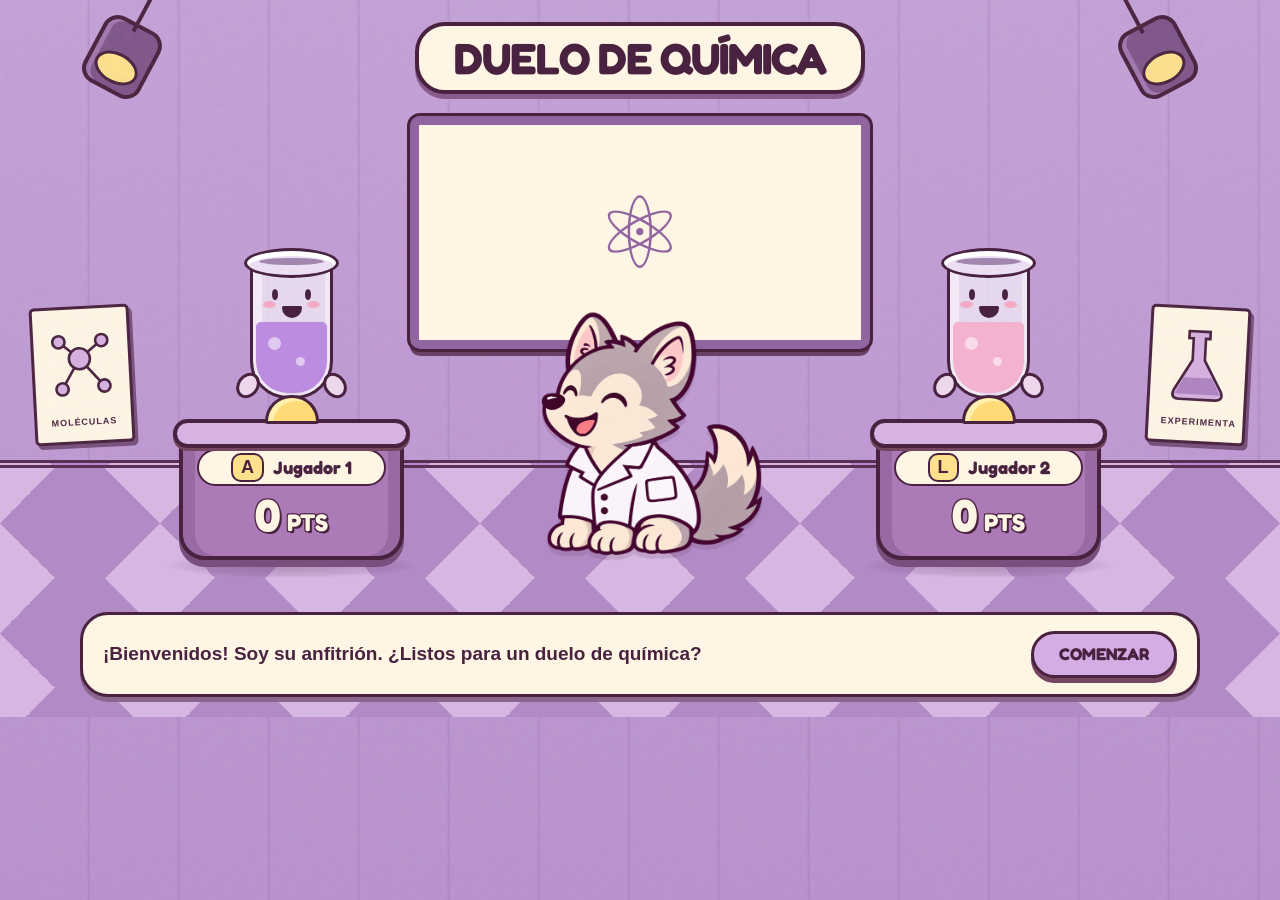
==== commit 05b61323: "Mejora de interfaz, v -- 2.0 Mejore la interfaz y ya tiene un estilo definido, sin emabargo falta co" ====
--- a/quizz_QA/index.html
+++ b/quizz_QA/index.html
@@ -1,570 +1,25 @@
-
-<!DOCTYPE html>
-<html lang="es">
-<head>
-  <meta charset="UTF-8">
-  <meta name="viewport" content="width=device-width, initial-scale=1">
-  <title>Laboratorio Violeta | Duelo de Química</title>
-  <link rel="stylesheet" href="style.css">
-</head>
-<body>
-
-<div class="ambient-stars" aria-hidden="true"></div>
-
-<main id="app">
-
-  <!-- 1. PANTALLA INICIAL -->
-  <section id="pantalla-inicio" class="pantalla activa">
-    <div class="tarjeta centrada hero-card">
-
-      <div class="hero-kicker">
-        ✦ EDICIÓN LABORATORIO ✦
-      </div>
-
-      <div class="hero-deco" aria-hidden="true">
-        <span class="deco-star">✦</span>
-
-        <div class="large-flask">
-          <div class="flask-neck"></div>
-          <div class="flask-body">
-            <div class="flask-liquid"></div>
-            <span class="flask-bubble one"></span>
-            <span class="flask-bubble two"></span>
-            <span class="flask-bubble three"></span>
-          </div>
-        </div>
-
-        <span class="deco-atom">⚛</span>
-      </div>
-
-      <p class="hero-eyebrow">
-        DOS MENTES · UN EXPERIMENTO
-      </p>
-
-      <h1>
-        Duelo de<br>
-        <em>Química Aplicada</em>
-      </h1>
-
-      <p class="subtitulo">
-        Dos jugadores. Diez preguntas. Un solo ganador.<br>
-        ¿Quién tiene la fórmula de la victoria?
-      </p>
-
-      <button id="btn-comenzar"
-              class="boton boton-grande"
-              type="button">
-        COMENZAR EXPERIMENTO
-        <span aria-hidden="true">✦</span>
-      </button>
-
-      <div class="hero-footer">
-        A <span>VS</span> L · COMPETENCIA LOCAL
-      </div>
-
-    </div>
-  </section>
-
-
-  <!-- 2. PANTALLA DE INSTRUCCIONES -->
-  <section id="pantalla-instrucciones" class="pantalla">
-    <div class="tarjeta">
-
-      <p class="section-kicker">
-        ✦ MANUAL DEL LABORATORIO ✦
-      </p>
-
-      <h2>¿Cómo se juega?</h2>
-
-      <ol class="reglas">
-        <li>
-          Se lanzan <strong>10 preguntas</strong>.
-          Primero hay <strong>15 segundos</strong>
-          para leerla; las teclas aún no funcionan.
-        </li>
-
-        <li>
-          Luego hay <strong>10 segundos</strong>
-          para presionar tu tecla:
-          <kbd>A</kbd> para el Jugador 1 y
-          <kbd>L</kbd> para el Jugador 2.
-          <strong>El primero en pulsar</strong>
-          se gana el derecho a responder.
-        </li>
-
-        <li>
-          Quien pulsó primero tiene
-          <strong>10 segundos</strong> para elegir
-          una opción <strong>con el mouse</strong>.
-        </li>
-
-        <li>
-          Si falla o se le acaba el tiempo,
-          su rival puede <strong>robar la pregunta</strong>:
-          presiona su tecla y responde también
-          en 10 segundos.
-        </li>
-
-        <li>
-          Si nadie pulsa a tiempo,
-          la pregunta se pierde sin puntos.
-        </li>
-
-        <li>
-          Si al final hay empate, se juegan preguntas
-          de <strong>desempate</strong> hasta que
-          alguien acierte.
-        </li>
-      </ol>
-
-      <table class="tabla-puntos">
-        <thead>
-          <tr>
-            <th>Situación</th>
-            <th>Puntos</th>
-          </tr>
-        </thead>
-
-        <tbody>
-          <tr>
-            <td>Primer jugador responde correctamente</td>
-            <td>+1</td>
-          </tr>
-          <tr>
-            <td>Primer jugador responde incorrectamente</td>
-            <td>0</td>
-          </tr>
-          <tr>
-            <td>El rival roba y responde correctamente</td>
-            <td>+2</td>
-          </tr>
-          <tr>
-            <td>El rival responde incorrectamente</td>
-            <td>0</td>
-          </tr>
-          <tr>
-            <td>Nadie responde</td>
-            <td>0</td>
-          </tr>
-        </tbody>
-      </table>
-
-      <div class="acciones">
-        <button id="btn-instrucciones-volver"
-                class="boton boton-secundario"
-                type="button">
-          Volver
-        </button>
-
-        <button id="btn-instrucciones-continuar"
-                class="boton"
-                type="button">
-          Continuar
-        </button>
-      </div>
-
-    </div>
-  </section>
-
-
-  <!-- 3. REGISTRO DE JUGADORES -->
-  <section id="pantalla-registro" class="pantalla">
-
-    <form id="form-registro"
-          class="tarjeta"
-          autocomplete="off"
-          novalidate>
-
-      <p class="section-kicker">
-        ✦ IDENTIFICA A LOS CIENTÍFICOS ✦
-      </p>
-
-      <h2>Registro de jugadores</h2>
-
-      <div class="campos-registro">
-
-        <label class="campo campo-0">
-          <span>
-            Jugador 1 — tecla <kbd>A</kbd>
-          </span>
-
-          <input id="nombre-jugador-1"
-                 type="text"
-                 maxlength="16"
-                 placeholder="Nombre del Jugador 1">
-        </label>
-
-        <label class="campo campo-1">
-          <span>
-            Jugador 2 — tecla <kbd>L</kbd>
-          </span>
-
-          <input id="nombre-jugador-2"
-                 type="text"
-                 maxlength="16"
-                 placeholder="Nombre del Jugador 2">
-        </label>
-
-      </div>
-
-      <p id="registro-error"
-         class="error-formulario"
-         role="alert"></p>
-
-      <div class="acciones">
-        <button id="btn-registro-volver"
-                class="boton boton-secundario"
-                type="button">
-          Volver
-        </button>
-
-        <button class="boton" type="submit">
-          ¡A jugar!
-        </button>
-      </div>
-
-    </form>
-  </section>
-
-
-  <!-- 4. PANTALLA DE JUEGO -->
-  <section id="pantalla-juego" class="pantalla game-v2">
-
-    <!-- ENCABEZADO -->
-    <div class="game-topline">
-      <span>✳ LABORATORIO VIOLETA</span>
-      <span>QUIZ / QUÍMICA APLICADA</span>
-    </div>
-
-    <!-- RONDA -->
-    <div class="centro-marcador">
-
-      <div id="etiqueta-ronda" class="etiqueta-ronda">
-        Pregunta 1 de 10
-      </div>
-
-      <div id="insignia-desempate"
-           class="insignia-desempate"
-           hidden>
-        ⚡ DESEMPATE ⚡
-      </div>
-
-      <button id="btn-cancelar-partida"
-              class="boton-mini"
-              type="button">
-        Cancelar partida
-      </button>
-
-    </div>
-
-
-    <!-- TEMPORIZADOR -->
-    <div id="zona-temporizador" class="zona-temporizador">
-
-      <div id="temporizador-etiqueta"
-           class="temporizador-etiqueta"></div>
-
-      <div id="temporizador-numero"
-           class="temporizador-numero">
-        –
-      </div>
-
-      <div class="barra">
-        <div id="barra-progreso"
-             class="barra-progreso"></div>
-      </div>
-
-    </div>
-
-
-    <!-- ZONA PRINCIPAL -->
-    <div class="game-workspace">
-
-      <!-- PREGUNTA ARRIBA -->
-      <div class="question-panel">
-
-        <div class="question-heading">
-          <span>01 / ENUNCIADO</span>
-          <span>✦ LEE CON ATENCIÓN</span>
-        </div>
-
-        <h2 id="enunciado" class="enunciado"></h2>
-
-      </div>
-
-
-      <!-- COLUMNA IZQUIERDA -->
-      <div class="game-left">
-
-        <!-- ILUSTRACIÓN DEL LABORATORIO -->
-        <div class="experiment-scene" aria-hidden="true">
-
-          <div class="scene-grid"></div>
-
-          <div class="scene-title">
-            CHEMISTRY LAB <span>✦</span>
-          </div>
-
-          <div class="science-display">
-
-            <div class="science-glass science-purple">
-              <div class="science-juice"></div>
-              <div class="science-neck"></div>
-              <span class="science-dot"></span>
-            </div>
-
-            <div class="science-glass science-pink">
-              <div class="science-juice"></div>
-              <div class="science-neck"></div>
-              <span class="science-dot"></span>
-            </div>
-
-            <div class="orbit orbit-a"></div>
-            <div class="orbit orbit-b"></div>
-
-            <span class="spark spark-a">✦</span>
-            <span class="spark spark-b">✧</span>
-            <span class="spark spark-c">+</span>
-
-          </div>
-
-          <div class="scene-floor"></div>
-
-        </div>
-
-
-        <!-- MARCADOR DE JUGADORES -->
-        <div class="score-board">
-
-          <div class="score-board-title">
-            ✦ MARCADOR DE CIENTÍFICOS ✦
-          </div>
-
-
-          <!-- JUGADOR 1 -->
-          <div id="jugador-0"
-               class="jugador jugador-0 lab-player">
-
-            <div id="nombre-0" class="jugador-nombre">
-              Jugador 1
-            </div>
-
-            <div class="jugador-tecla">
-              Tecla <kbd>A</kbd>
-            </div>
-
-            <span class="score-label">PUNTOS</span>
-
-            <div id="puntos-0"
-                 class="jugador-puntos"
-                 aria-label="Puntos">
-              0
-            </div>
-
-            <!-- FRASQUITO DE PUNTOS -->
-            <div class="potion-score" aria-hidden="true">
-
-              <div class="potion-cap"></div>
-              <div class="potion-neck"></div>
-
-              <div class="potion-glass">
-                <div class="potion-fill"></div>
-                <span class="potion-shine"></span>
-                <span class="potion-bubble bubble-one"></span>
-                <span class="potion-bubble bubble-two"></span>
-              </div>
-
-              <div class="potion-base"></div>
-
-            </div>
-
-            <div id="estado-0" class="jugador-estado"></div>
-
-          </div>
-
-
-          <!-- JUGADOR 2 -->
-          <div id="jugador-1"
-               class="jugador jugador-1 lab-player">
-
-            <div id="nombre-1" class="jugador-nombre">
-              Jugador 2
-            </div>
-
-            <div class="jugador-tecla">
-              Tecla <kbd>L</kbd>
-            </div>
-
-            <span class="score-label">PUNTOS</span>
-
-            <div id="puntos-1"
-                 class="jugador-puntos"
-                 aria-label="Puntos">
-              0
-            </div>
-
-            <!-- FRASQUITO DE PUNTOS -->
-            <div class="potion-score" aria-hidden="true">
-
-              <div class="potion-cap"></div>
-              <div class="potion-neck"></div>
-
-              <div class="potion-glass">
-                <div class="potion-fill"></div>
-                <span class="potion-shine"></span>
-                <span class="potion-bubble bubble-one"></span>
-                <span class="potion-bubble bubble-two"></span>
-              </div>
-
-              <div class="potion-base"></div>
-
-            </div>
-
-            <div id="estado-1" class="jugador-estado"></div>
-
-          </div>
-
-        </div>
-
-      </div>
-
-
-      <!-- COLUMNA DERECHA: RESPUESTAS -->
-      <div class="answers-column">
-
-        <div class="options-heading">
-          <span>RESPUESTAS</span>
-          <small>ELIGE TU FÓRMULA</small>
-        </div>
-
-        <!-- LOS BOTONES SE GENERAN CON JS -->
-        <div id="opciones" class="opciones"></div>
-
-      </div>
-
-    </div>
-
-
-    <!-- MENSAJE DE ESTADO -->
-    <div id="mensaje"
-         class="mensaje mensaje-info"
-         role="status"
-         aria-live="polite"></div>
-
-
-    <!-- PIE DE PANTALLA -->
-    <div class="game-bottomline">
-      <span>⚗ EXPERIMENTA · PIENSA · RESPONDE</span>
-      <span>BUENA SUERTE, CIENTÍFICOS ✧</span>
-    </div>
-
-  </section>
-
-
-  <!-- 5. PANTALLA DE DESEMPATE -->
-  <section id="pantalla-desempate" class="pantalla">
-
-    <div class="tarjeta centrada tie-card">
-
-      <div class="logo" aria-hidden="true">⚡</div>
-
-      <h1 id="desempate-titulo">¡EMPATE!</h1>
-
-      <p id="desempate-marcador"
-         class="marcador-texto"></p>
-
-      <p id="desempate-texto"
-         class="subtitulo"></p>
-
-      <button id="btn-iniciar-desempate"
-              class="boton boton-grande"
-              type="button">
-        Comenzar desempate
-      </button>
-
-    </div>
-
-  </section>
-
-
-  <!-- 6. PANTALLA FINAL -->
-  <section id="pantalla-final" class="pantalla">
-
-    <div class="tarjeta centrada end-card">
-
-      <div class="logo" aria-hidden="true">🏆</div>
-
-      <p class="subtitulo">¡El ganador es!</p>
-
-      <h1 id="final-ganador"
-          class="ganador-nombre"></h1>
-
-      <p id="final-detalle"
-         class="subtitulo"></p>
-
-      <div class="final-marcador">
-
-        <!-- RESULTADO JUGADOR 1 -->
-        <div id="final-jugador-0"
-             class="final-jugador final-0">
-
-          <div id="final-nombre-0"
-               class="final-nombre"></div>
-
-          <div id="final-puntos-0"
-               class="final-puntos"></div>
-
-        </div>
-
-
-        <!-- RESULTADO JUGADOR 2 -->
-        <div id="final-jugador-1"
-             class="final-jugador final-1">
-
-          <div id="final-nombre-1"
-               class="final-nombre"></div>
-
-          <div id="final-puntos-1"
-               class="final-puntos"></div>
-
-        </div>
-
-      </div>
-
-      <p id="final-mensaje"
-         class="subtitulo"></p>
-
-      <button id="btn-jugar-de-nuevo"
-              class="boton boton-grande"
-              type="button">
-        Volver a jugar
-      </button>
-
-    </div>
-
-  </section>
-
-</main>
-
-
-<!-- ARCHIVOS JAVASCRIPT -->
-<!-- Mantener este orden de carga -->
-
+<!DOCTYPE html><html lang="es"><head><meta charset="UTF-8"><meta name="viewport" content="width=device-width, initial-scale=1"><meta name="theme-color" content="#b997cf"><title>Duelo de Química · Lobito</title><link rel="stylesheet" href="style.css"></head><body>
+<div class="studio-bg" aria-hidden="true"><div class="spot spot-left"></div><div class="spot spot-right"></div><div class="poster poster-left"><svg viewBox="0 0 80 100"><path d="M38 43L15 23M38 43L64 23M38 43L17 77M38 43L65 75"/><circle cx="38" cy="43" r="12"/><circle cx="15" cy="23" r="7"/><circle cx="64" cy="23" r="7"/><circle cx="17" cy="77" r="7"/><circle cx="65" cy="75" r="7"/></svg><span>MOLÉCULAS</span></div><div class="poster poster-right"><svg viewBox="0 0 80 100"><path d="M28 12H52V20H47V45L67 80Q71 90 60 90H20Q9 90 13 80L33 45V20H28Z"/><path class="flask-ink" d="M24 65H56L66 84H14Z"/></svg><span>EXPERIMENTA</span></div><div class="studio-floor"></div></div>
+<main id="app"><header class="brand"><h1>DUELO DE QUÍMICA</h1></header>
+<section id="pantalla-inicio" class="pantalla activa"><div class="stage"><div class="studio-screen"><span class="atom-art" aria-hidden="true">⚛</span></div><div class="contestant contestant-0"><div class="tube tube-0" aria-hidden="true"><div class="tube-liquid"></div><div class="tube-face"><i></i><i></i><b></b></div><span class="tube-arm arm-left"></span><span class="tube-arm arm-right"></span></div><div class="podium"><span class="buzzer" aria-hidden="true"></span><div class="podium-name"><kbd>A</kbd>Jugador 1</div><div class="pts"><strong>0</strong><small>PTS</small></div></div></div><img class="wolf stage-wolf" src="assets/lobito.png" alt="Lobito, un cachorro lobo con bata científica"><div class="contestant contestant-1"><div class="tube tube-1" aria-hidden="true"><div class="tube-liquid"></div><div class="tube-face"><i></i><i></i><b></b></div><span class="tube-arm arm-left"></span><span class="tube-arm arm-right"></span></div><div class="podium"><span class="buzzer" aria-hidden="true"></span><div class="podium-name"><kbd>L</kbd>Jugador 2</div><div class="pts"><strong>0</strong><small>PTS</small></div></div></div></div><div class="dialogue"><p>¡Bienvenidos! Soy su anfitrión. ¿Listos para un duelo de química?</p><button id="btn-comenzar" class="boton">COMENZAR</button></div></section>
+<section id="pantalla-instrucciones" class="pantalla"><div class="instruction-scene"><img class="wolf " src="assets/lobito.png" alt="Lobito, un cachorro lobo con bata científica"><div class="tarjeta instruction-card"><span class="eyebrow">ANTES DE EMPEZAR</span><h2>Así se juega</h2><ol class="reglas"><li><strong>Lean durante 10 segundos.</strong> Las teclas siguen bloqueadas.</li><li>Esperen «Preparados… Listos…». Cuando desaparezca la capa y diga <strong>«¡PULSEN!»</strong>, compitan con <kbd>A</kbd> y <kbd>L</kbd>.</li><li>Quien pulse primero responde con el ratón: <strong>10 segundos</strong> en preguntas normales y <strong>15 segundos</strong> en el reto interactivo.</li><li>Un acierto suma <strong>1 punto</strong>. Si falla, el rival puede pulsar su tecla y <strong>robar por 2 puntos</strong>.</li><li>Cada partida incluye <strong>9 preguntas y 1 reto interactivo</strong>. Si empatan, hay desempate.</li></ol><p class="hint">En los retos, arrastra o selecciona una ficha y después su destino. Puedes corregirte antes de confirmar.</p><div class="acciones"><button id="btn-instrucciones-volver" class="boton boton-secundario">VOLVER</button><button id="btn-instrucciones-continuar" class="boton">CONTINUAR</button></div></div></div></section>
+<section id="pantalla-registro" class="pantalla"><form id="form-registro" autocomplete="off" novalidate><div class="stage"><div class="studio-screen"><span class="atom-art" aria-hidden="true">⚛</span></div><div class="contestant contestant-0"><div class="tube tube-0" aria-hidden="true"><div class="tube-liquid"></div><div class="tube-face"><i></i><i></i><b></b></div><span class="tube-arm arm-left"></span><span class="tube-arm arm-right"></span></div><div class="podium"><span class="buzzer" aria-hidden="true"></span><label for="nombre-jugador-1"><kbd>A</kbd> Tu nombre</label><input id="nombre-jugador-1" maxlength="16" placeholder="Jugador 1" required><div class="pts"><strong>0</strong><small>PTS</small></div></div></div><img class="wolf stage-wolf" src="assets/lobito.png" alt="Lobito, un cachorro lobo con bata científica"><div class="contestant contestant-1"><div class="tube tube-1" aria-hidden="true"><div class="tube-liquid"></div><div class="tube-face"><i></i><i></i><b></b></div><span class="tube-arm arm-left"></span><span class="tube-arm arm-right"></span></div><div class="podium"><span class="buzzer" aria-hidden="true"></span><label for="nombre-jugador-2"><kbd>L</kbd> Tu nombre</label><input id="nombre-jugador-2" maxlength="16" placeholder="Jugador 2" required><div class="pts"><strong>0</strong><small>PTS</small></div></div></div></div><div class="dialogue"><p>Escriban sus nombres en los atriles. ¡El estudio es suyo!</p><button type="button" id="btn-registro-volver" class="boton boton-secundario">VOLVER</button><button type="submit" class="boton">¡A JUGAR!</button></div><p id="registro-error" class="error-formulario" role="alert"></p></form></section>
+<section id="pantalla-juego" class="pantalla"><div class="round-top"><span id="etiqueta-ronda" class="pill"></span><span id="insignia-desempate" class="pill" hidden>DESEMPATE</span><button id="btn-cancelar-partida" class="boton-mini">Salir de la partida</button></div><div class="play-layout"><div class="contestant contestant-0" id="jugador-0"><div class="tube tube-0" aria-hidden="true"><div class="tube-liquid"></div><div class="tube-face"><i></i><i></i><b></b></div><span class="tube-arm arm-left"></span><span class="tube-arm arm-right"></span></div><div class="podium"><span class="buzzer" aria-hidden="true"></span><div class="podium-name"><kbd>A</kbd><span id="nombre-0">Jugador 1</span></div><div class="pts"><strong id="puntos-0">0</strong><small>PTS</small></div><div id="estado-0" class="jugador-estado"></div></div></div><div class="question-panel" id="question-panel"><div class="question-top"><span id="tema-pregunta" class="eyebrow"></span><span id="tipo-pregunta" class="eyebrow"></span></div><h2 id="enunciado"></h2><div id="opciones" class="opciones"></div><div id="reto" hidden></div><div id="zona-temporizador" class="zona-temporizador"><div class="clock-label"><span id="temporizador-etiqueta"></span><strong><span id="temporizador-numero">–</span><small> s</small></strong></div><div class="barra"><div id="barra-progreso"></div></div></div></div><div class="contestant contestant-1" id="jugador-1"><div class="tube tube-1" aria-hidden="true"><div class="tube-liquid"></div><div class="tube-face"><i></i><i></i><b></b></div><span class="tube-arm arm-left"></span><span class="tube-arm arm-right"></span></div><div class="podium"><span class="buzzer" aria-hidden="true"></span><div class="podium-name"><kbd>L</kbd><span id="nombre-1">Jugador 2</span></div><div class="pts"><strong id="puntos-1">0</strong><small>PTS</small></div><div id="estado-1" class="jugador-estado"></div></div></div></div><div class="game-dialogue"><img class="wolf " src="assets/lobito.png" alt="Lobito, un cachorro lobo con bata científica"><div id="mensaje" class="mensaje" role="status" aria-live="polite"></div></div><div id="cuenta-capa" hidden aria-live="assertive"><strong id="cuenta-palabra">PREPARADOS…</strong><p>Cuando desaparezca esta pantalla, ¡pulsen su tecla!</p></div></section>
+<section id="pantalla-desempate" class="pantalla"><div class="result-layout"><img class="wolf " src="assets/lobito.png" alt="Lobito, un cachorro lobo con bata científica"><div class="tarjeta centrada"><span class="eyebrow">EL DUELO CONTINÚA</span><h2 id="desempate-titulo"></h2><p id="desempate-marcador"></p><p id="desempate-texto"></p><button id="btn-iniciar-desempate" class="boton">COMENZAR DESEMPATE</button></div></div></section>
+<section id="pantalla-final" class="pantalla"><div class="result-layout"><img class="wolf " src="assets/lobito.png" alt="Lobito, un cachorro lobo con bata científica"><div class="tarjeta centrada"><span class="eyebrow">LA FÓRMULA GANADORA</span><h2 id="final-ganador"></h2><p id="final-detalle"></p><div class="final-marcador"><div id="final-jugador-0" class="final-jugador"><span id="final-nombre-0"></span><strong id="final-puntos-0"></strong></div><div id="final-jugador-1" class="final-jugador"><span id="final-nombre-1"></span><strong id="final-puntos-1"></strong></div></div><p id="final-mensaje"></p><button id="btn-jugar-de-nuevo" class="boton">VOLVER A JUGAR</button></div></div></section></main>
 <script src="js/config.js"></script>
 <script src="js/utils.js"></script>
 <script src="js/bank.js"></script>
+<script src="js/interactive-bank.js"></script>
 <script src="js/state.js"></script>
 <script src="js/screens.js"></script>
 <script src="js/players.js"></script>
+<script src="js/interactives.js"></script>
 <script src="js/questions.js"></script>
 <script src="js/timers.js"></script>
 <script src="js/buzzers.js"></script>
 <script src="js/answers.js"></script>
 <script src="js/game.js"></script>
 <script src="js/script.js"></script>
-
-<!-- EFECTOS VISUALES -->
 <script src="js/visuals.js"></script>
-
-</body>
-</html>
+</body></html>
--- a/quizz_QA/style.css
+++ b/quizz_QA/style.css
@@ -1,1854 +1,80 @@
-/* =====================================================================
- * style.css — Duelo de Química Aplicada | Laboratorio Violeta
- * Diseño retro suave en morado, con frascos y paneles de laboratorio.
- * Conserva las clases e identificadores usados por JavaScript.
- * ===================================================================== */
-@import url("https://fonts.googleapis.com/css2?family=DM+Sans:wght@400;500;600;700;800&family=Space+Grotesk:wght@400;500;600;700&display=swap");
+@font-face{font-family:Studio;src:url('assets/Fredoka.ttf') format('truetype');font-weight:300 900}*{box-sizing:border-box} :root{--ink:#49223f;--paper:#fff5e5;--lilac:#d9b6e7;--purple:#a37abc;--yellow:#ffe08d;--shadow:#74465f}body{margin:0;color:var(--ink);background:#b997cf;font:600 16px/1.5 'Trebuchet MS',Verdana,sans-serif;min-height:100vh}button,input{font:inherit}button{color:inherit;cursor:pointer}button:disabled{cursor:default}button:focus-visible,input:focus-visible{outline:4px solid #633a93;outline-offset:5px}h1,h2,.boton,.pill,.pts,.podium-name,#cuenta-palabra{font-family:Studio,'Arial Rounded MT Bold','Trebuchet MS',sans-serif;font-weight:900}h1,h2,p{margin:0}h2{font-size:clamp(24px,2.5vw,38px);line-height:1.2}button,input,.tarjeta,.question-panel,.dialogue,.mensaje,.pill,.poster{border:3px solid var(--ink)}[hidden]{display:none!important}.studio-bg{position:fixed;inset:0;z-index:-1;overflow:hidden;background:repeating-linear-gradient(90deg,transparent 0,transparent 87px,#79518d22 88px,#79518d22 90px),linear-gradient(#c3a1d7,#b991ce)}.studio-bg:after{content:'';position:absolute;inset:0;opacity:.13;pointer-events:none;background-image:url("data:image/svg+xml,%3Csvg viewBox='0 0 140 140' xmlns='http://www.w3.org/2000/svg'%3E%3Cfilter id='n'%3E%3CfeTurbulence type='fractalNoise' baseFrequency='.8' numOctaves='3' stitchTiles='stitch'/%3E%3C/filter%3E%3Cpath fill='%23654370' filter='url(%23n)' opacity='.45' d='M0 0h140v140H0z'/%3E%3C/svg%3E")}.studio-floor{position:absolute;bottom:0;height:24vh;width:120%;left:-10%;border-top:12px double #5b2e56;background:repeating-conic-gradient(from 45deg,#b18ac6 0% 25%,#d5b7e1 0% 50%) 0 0/160px 110px;transform:perspective(350px) rotateX(20deg);transform-origin:bottom}.spot{position:absolute;top:20px;width:64px;height:74px;border:4px solid var(--ink);background:#7f5589;border-radius:16px;transform:rotate(28deg);box-shadow:inset 5px 0 #a077ae}.spot:after{content:'';position:absolute;inset:30px 5px 5px;border:3px solid var(--ink);border-radius:50%;background:var(--yellow)}.spot:before{content:'';position:absolute;height:45px;width:4px;background:var(--ink);top:-40px;left:24px}.spot-left{left:7%}.spot-right{right:7%;transform:rotate(-28deg)}.poster{position:absolute;top:25%;width:100px;padding:12px;background:var(--paper);border-radius:5px;transform:rotate(-3deg);box-shadow:3px 4px #774f7b}.poster-left{left:2.5%}.poster-right{right:2.5%;transform:rotate(3deg)}.poster svg{width:100%;fill:#d5b0e0;stroke:var(--ink);stroke-width:3}.poster span{font-size:9px;display:block;text-align:center;letter-spacing:1px}.flask-ink{fill:#ae83c0;stroke:none}#app{max-width:1500px;margin:auto;padding:22px 5vw 20px}.brand{text-align:center;position:relative;z-index:1}.brand>span{display:block;font-size:11px;letter-spacing:3px;margin-bottom:8px}.brand h1{display:inline-block;background:var(--paper);border:4px solid var(--ink);border-radius:30px;padding:6px 35px;font-size:clamp(24px,3.4vw,48px);line-height:1.2;box-shadow:0 5px #875b8c;letter-spacing:-1px}.pantalla{display:none}.pantalla.activa{display:block;animation:appear .35s ease-out}.stage{height:clamp(350px,54vh,540px);max-width:1000px;margin:0 auto;position:relative;display:flex;justify-content:space-around;align-items:flex-end;padding-bottom:20px;gap:18px}.studio-screen{position:absolute;top:22px;left:27%;width:46%;height:48%;background:var(--paper);border:9px solid #9165a0;outline:3px solid var(--ink);box-shadow:0 7px #694164;border-radius:10px;text-align:center;display:grid;align-content:center}.atom-art{font:100px/1 sans-serif;color:#9165a0}.studio-screen p{font-size:10px;letter-spacing:2px}.wolf{object-fit:contain;filter:drop-shadow(0 5px 0 #754d6c33)}.stage-wolf{width:28%;height:64%;position:relative;z-index:2;align-self:flex-end;object-position:bottom}.contestant{width:225px;position:relative;z-index:2;display:flex;align-items:center;flex-direction:column}.podium{position:relative;width:100%;padding:22px 14px 12px;background:#ac7ab7;border:4px solid var(--ink);border-radius:17px 17px 26px 26px;box-shadow:inset 12px 0 #9869a3,inset -12px 0 #9869a3,0 7px #794f7e;text-align:center}.podium:before{content:'';position:absolute;height:21px;left:-10px;right:-10px;top:-8px;border:4px solid var(--ink);border-radius:20px;background:#d6b3e3;box-shadow:0 3px #74465f}.buzzer{position:absolute;top:-32px;left:calc(50% - 27px);height:29px;width:54px;border:3px solid var(--ink);border-radius:40px 40px 4px 4px;background:#ffdb78;box-shadow:inset 5px 3px #fff0ae}.podium-name,.podium label{border:2px solid var(--ink);border-radius:20px;background:var(--paper);display:flex;align-items:center;justify-content:center;gap:9px;padding:2px 8px;font-size:18px;overflow-wrap:anywhere}kbd{display:inline-block;border:2px solid var(--ink);border-radius:10px;padding:0 8px;background:var(--yellow);font:900 18px/1.4 'Trebuchet MS',sans-serif;white-space:nowrap}.pts{display:flex;align-items:baseline;justify-content:center;gap:7px;line-height:1.3;color:var(--paper);text-shadow:2px 2px var(--ink),-1px -1px var(--ink),1px -1px var(--ink),-1px 1px var(--ink)}.pts strong{font-size:45px}.pts small{font-size:24px}.tube{position:relative;height:145px;width:83px;margin-bottom:24px;background:#fff9;border:3px solid var(--ink);border-radius:12px 12px 38px 38px;box-shadow:inset 9px 0 #ffffff73,inset -5px 0 #fff6;animation:bob 3.4s ease-in-out infinite}.tube:before{content:'';position:absolute;z-index:3;top:-9px;left:-9px;right:-9px;height:24px;border-radius:50%;background:#ecdff3;border:3px solid var(--ink);box-shadow:inset 0 5px white}.tube:after{content:'';position:absolute;top:1px;left:6px;right:6px;height:7px;border-radius:50%;background:#a186b0;z-index:4}.tube-liquid{position:absolute;inset:65px 3px 3px;border-radius:5px 5px 32px 32px;background:#bc8ce0}.tube-1 .tube-liquid{background:#f2b2d0}.tube-1{animation-delay:-1.7s}.tube-liquid:before,.tube-liquid:after{content:'';position:absolute;border-radius:50%;background:#fff8;width:13px;height:13px;left:12px;top:15px}.tube-liquid:after{left:40px;top:35px;width:9px;height:9px}.tube-face{position:absolute;top:32px;left:14px;right:14px;height:36px;display:flex;justify-content:space-between;padding:0 5px}.tube-face i{width:6px;height:11px;border-radius:50%;background:var(--ink)}.tube-face b{position:absolute;top:17px;left:15px;width:20px;height:12px;background:var(--ink);border-radius:3px 3px 20px 20px}.tube-face:before,.tube-face:after{content:'';position:absolute;top:12px;left:-4px;width:13px;height:7px;border-radius:50%;background:#f3aac4}.tube-face:after{left:auto;right:-4px}.tube-arm{position:absolute;bottom:-3px;background:#edd7ed;border:3px solid var(--ink);width:22px;height:27px;border-radius:50%}.arm-left{left:-16px;transform:rotate(35deg)}.arm-right{right:-16px;transform:rotate(-35deg)}.dialogue{display:flex;align-items:center;gap:18px;position:relative;z-index:3;max-width:1120px;margin:8px auto 0;background:var(--paper);border-radius:28px;padding:16px 20px;box-shadow:0 5px #8c658f}.dialogue p{flex:1;font-size:19px}.boton{border-radius:24px;background:#d5ade5;box-shadow:0 5px var(--shadow);padding:10px 25px;line-height:1.2;font-size:17px;transition:transform .12s,box-shadow .12s;white-space:nowrap}.boton:hover{background:#e5c7ef}.boton:active{transform:translateY(4px);box-shadow:0 1px var(--shadow)}.boton:disabled{opacity:.5}.boton-secundario{background:var(--paper)}.quiet{text-align:center;font-size:12px;margin:18px 0 0;letter-spacing:.6px}.tarjeta{background:var(--paper);border-radius:30px;padding:28px 35px;box-shadow:0 7px #845583}.instruction-scene,.result-layout{display:flex;gap:24px;align-items:center;max-width:1060px;margin:36px auto}.instruction-scene>.wolf,.result-layout>.wolf{width:25%;align-self:flex-end}.instruction-card{flex:1}.eyebrow{font-size:11px;letter-spacing:1.5px;font-weight:900}.instruction-card h2{margin:10px 0 15px}.reglas{padding-left:24px;margin:0}.reglas li{margin:10px 0}.hint{font-size:13px;background:#e8d5ef;padding:12px 15px;border-radius:12px;margin-top:15px}.acciones{display:flex;justify-content:space-between;gap:15px;margin-top:24px}.error-formulario{min-height:28px;text-align:center;color:#831f45;margin:10px auto;background:var(--paper);width:fit-content;border-radius:10px;padding:0 12px}.podium input{width:100%;background:var(--paper);border-radius:12px;border:2px solid var(--ink);padding:6px 8px;margin-top:7px;text-align:center;font-size:17px}.round-top{display:flex;align-items:center;justify-content:center;gap:12px;margin:18px auto}.pill{border-radius:22px;padding:5px 20px;background:var(--yellow);font-size:16px}.boton-mini{border-radius:20px;background:var(--paper);padding:5px 13px;font-size:12px;border-width:2px}.play-layout{display:grid;grid-template-columns:150px minmax(0,1fr) 150px;gap:23px;align-items:end}.play-layout .tube{height:115px;width:70px}.play-layout .tube-liquid{inset-block-start:58px}.play-layout .tube-face{left:9px;right:9px}.play-layout .podium{padding:20px 7px 12px}.play-layout .podium-name{font-size:14px;flex-wrap:wrap;gap:5px}.play-layout .pts strong{font-size:35px}.play-layout .pts small{font-size:18px}.jugador-estado{font-size:10px;min-height:30px;line-height:1.3;margin-top:3px}.contestant.activo .podium{outline:4px solid var(--yellow);outline-offset:5px}.contestant.activo .buzzer{background:#c3ecbd}.contestant.en-espera{opacity:.65}.question-panel{background:var(--paper);border-radius:32px;padding:22px 26px 18px;box-shadow:0 7px #805177;min-width:0;transition:border-color .2s}.question-top{display:flex;justify-content:space-between;gap:10px;color:#825775;margin-bottom:15px}.question-panel h2{text-align:center;font-size:clamp(22px,2.15vw,33px);margin-bottom:24px}.opciones{display:grid;grid-template-columns:1fr 1fr;gap:15px}.opcion{display:flex;align-items:center;gap:10px;background:#e7cdef;border-radius:22px;border:3px solid var(--ink);padding:12px 14px;box-shadow:0 4px #805177;text-align:left;font-size:17px;min-height:76px;font-weight:800}.simbolo{font-size:12px;border:2px solid #754969;border-radius:50%;width:25px;height:25px;display:grid;place-items:center;flex-shrink:0}.opcion.habilitada:hover{background:#dab0ed;transform:translateY(-2px)}.opcion.seleccionada{background:#8d818e;color:white;box-shadow:none}.opcion.correcta{background:#c5e8b6}.opcion.incorrecta{background:#efbbc1}.opcion.descartada{opacity:.55}.question-panel[data-result=suspenso]{border-color:#67616b;background:#e1dce3}.question-panel[data-result=exito],.question-panel[data-result=robo]{border-color:#47733c}.question-panel[data-result=error]{border-color:#a34055}.zona-temporizador{margin-top:23px}.clock-label{display:flex;justify-content:space-between;align-items:center;gap:10px;font-size:12px}.clock-label strong{font-size:24px}.clock-label small{font-size:13px}.barra{height:12px;background:#eadced;border:2px solid var(--ink);border-radius:14px;overflow:hidden;margin-top:5px}#barra-progreso{height:100%;width:100%;background:#ae7ac8;transition:width .1s linear}.urgente #barra-progreso{background:#d4994a}.game-dialogue{display:flex;gap:12px;align-items:center;max-width:1100px;margin:20px auto 0;min-height:100px}.game-dialogue>.wolf{width:110px;height:110px}.mensaje{background:var(--paper);border-radius:23px;padding:14px 22px;flex:1;font-size:16px}.mensaje-exito,.mensaje-robo{background:#e1efcf}.mensaje-error{background:#f4d6d8}.mensaje-suspenso{background:#dfd9e3}.centrada{text-align:center}.result-layout .tarjeta{flex:1}.result-layout h2{font-size:44px;margin:10px 0}.result-layout p{margin:15px 0}.result-layout .boton{margin-top:12px}.final-marcador{display:flex;justify-content:center;gap:16px;margin:20px 0}.final-jugador{border:3px solid var(--ink);border-radius:20px;background:#e4c9ed;padding:10px 25px;display:flex;flex-direction:column;min-width:120px}.final-jugador strong{font-size:44px}.final-jugador.ganador{background:var(--yellow)}#cuenta-capa{position:fixed;inset:0;z-index:100;background:rgb(0 0 0 / 50%);color:var(--paper);display:flex;align-items:center;justify-content:center;flex-direction:column;text-align:center;padding:25px}#cuenta-palabra{font-size:clamp(45px,8vw,115px);letter-spacing:-3px;line-height:1.1;text-shadow:0 5px #33203666}#cuenta-capa p{margin-top:25px;font-size:18px}#cuenta-capa.go{background:transparent;pointer-events:none}#cuenta-capa.go strong{background:var(--paper);border:4px solid var(--ink);border-radius:30px;color:var(--ink);font-size:60px;padding:12px 35px}#cuenta-capa.go p{display:none}.reto-hint{text-align:center;font-size:12px;margin:0 0 10px}.piece-tray{display:flex;justify-content:center;gap:10px;flex-wrap:wrap;min-height:54px;margin:12px 0}.piece,.drop-slot{border:2px solid var(--ink);border-radius:12px;min-height:45px;padding:7px 12px;background:#dcc0e9;box-shadow:0 3px #98739a;font-weight:800}.piece{touch-action:none;user-select:none}.piece[aria-pressed=true]{outline:4px solid #9361b5;outline-offset:3px;background:var(--yellow)}.piece:disabled{opacity:.7}.drop-slot{background:#f5e8fa;border-style:dashed;display:flex;align-items:center;justify-content:center;font-size:13px;text-align:center;min-width:0}.drop-slot.filled{border-style:solid;background:#d7b6e6}.drag-ghost{position:fixed!important;z-index:110;pointer-events:none;opacity:.85;transform:translate(-50%,-50%);max-width:220px}.drop-slot.drop-hover{outline:4px solid #b58ccf}.task-actions{display:flex;align-items:center;justify-content:space-between;gap:10px;margin:12px 0 0}.task-actions .boton{font-size:13px;padding:8px 16px}.task-status{font-size:12px;min-height:18px}.answer-explanation{background:#e5efd8;border:2px solid #567449;border-radius:12px;padding:12px;font-size:13px;margin-top:15px}.match-grid{display:grid;grid-template-columns:repeat(3,minmax(0,1fr));gap:10px}.match-target{display:flex;align-items:center;flex-direction:column;gap:8px}.match-target svg{height:70px;width:80px;stroke:var(--ink);stroke-width:3;fill:#d7b7e6}.match-target .drop-slot{width:100%}.order-grid{display:grid;gap:7px}.order-row{display:grid;grid-template-columns:28px 1fr;align-items:center;gap:10px}.order-row b{background:var(--yellow);border:2px solid var(--ink);border-radius:50%;text-align:center;font-size:12px;width:27px;height:27px}.order-row .drop-slot{min-height:35px;padding:4px;font-size:12px}.order-grid~.piece-tray .piece{font-size:12px;min-height:35px;padding:5px 9px}.ph-line{height:10px;border-radius:10px;background:linear-gradient(90deg,#e9b5ca,#eee1ad,#afa8e2);margin:12px 0}.ph-labels{display:flex;justify-content:space-between;font-size:11px}.molecule-layout{position:relative;display:flex;justify-content:center;align-items:center;gap:16px;padding:22px}.molecule-layout:before{content:'';position:absolute;background:var(--ink);height:4px;width:70%;max-width:200px;z-index:0}.molecule-layout .drop-slot{z-index:1;border-radius:50%;width:65px;height:65px;flex-shrink:0}.molecule-layout .drop-slot:nth-child(2){width:78px;height:78px}.periodic{display:grid;grid-template-columns:repeat(18,minmax(0,1fr));gap:2px;position:relative;margin:18px 0 12px;padding-top:15px}.element-cell{height:20px;background:#e0cbe7;border:1px solid #b393bb;border-radius:2px;min-width:0}.element-cell.sblock{background:#eeddb8}.element-cell.pblock{background:#cdc3e6}.element-cell.fblock{background:#e9c8da}.element-cell.drop-slot{height:20px;min-height:20px;padding:0;border:2px solid #75456b;border-radius:3px;font-size:10px;box-shadow:none;background:#fff5e5;overflow:visible;position:relative}.element-cell.drop-slot.filled{background:var(--yellow)}.element-cell.drop-slot:before{content:'?';font-size:10px}.element-cell.drop-slot.filled:before{content:none}.group-num{font-size:8px;text-align:center;position:absolute;top:0;width:calc(100% / 18)}.period-label{font-size:8px;position:absolute;left:-14px}.periodic-note{font-size:10px;text-align:center}.task-locked .piece,.task-locked .drop-slot{cursor:default}.task-locked .piece{touch-action:auto}.piece-tray .piece:hover:not(:disabled){background:#ead5f1}@keyframes appear{from{opacity:0;transform:translateY(10px)}to{opacity:1;transform:none}}@keyframes bob{50%{transform:translateY(-4px)}}@media(min-width:1550px){#app{padding-left:35px;padding-right:35px}}@media(max-width:1000px){#app{padding:20px 25px}.poster{display:none}.play-layout{grid-template-columns:100px minmax(0,1fr) 100px;gap:13px}.play-layout .podium-name{font-size:11px}.play-layout .podium-name kbd{font-size:13px}.play-layout .tube{width:60px;height:95px}.play-layout .tube-face{top:25px;left:6px;right:6px}.play-layout .tube-liquid{top:50px}.play-layout .pts strong{font-size:28px}.play-layout .pts small{font-size:12px}.question-panel{padding:18px}.opcion{font-size:14px;min-height:68px;padding:10px}.stage{max-width:850px}.contestant{width:190px}.dialogue p{font-size:16px}.spot{width:45px;height:55px}.spot:after{inset:20px 4px 4px}.brand h1{font-size:32px}.game-dialogue{margin-top:15px}}@media(max-width:700px){#app{padding:15px 14px}.brand>span{font-size:8px;letter-spacing:2px}.brand h1{font-size:25px;padding:7px 20px}.spot{display:none}.stage{height:390px;gap:10px;padding-bottom:15px}.studio-screen{left:25%;width:50%;height:33%;top:22px}.studio-screen p{font-size:7px}.atom-art{font-size:65px}.contestant{width:31%}.stage-wolf{width:29%;height:48%}.tube{width:63px;height:113px}.tube-face{left:5px;right:5px}.tube-liquid{top:55px}.podium{padding:20px 7px 10px}.podium-name{font-size:12px;gap:3px;flex-wrap:wrap}.pts strong{font-size:30px}.pts small{font-size:16px}.dialogue{padding:14px;flex-wrap:wrap;gap:12px}.dialogue p{flex-basis:100%}.dialogue .boton{margin-left:auto}.boton{font-size:14px;padding:10px 18px}.quiet{font-size:10px}.instruction-scene,.result-layout{display:block;margin:25px 0}.instruction-scene>.wolf,.result-layout>.wolf{display:block;width:110px;height:120px;margin:0 auto}.tarjeta{padding:22px}.reglas{font-size:14px}.play-layout{grid-template-columns:1fr 1fr;align-items:end;gap:15px}.question-panel{grid-row:1;grid-column:1 / -1;padding:18px 16px}.play-layout .contestant{width:100%;flex-direction:row;gap:8px;align-items:flex-end}.play-layout .contestant-1{flex-direction:row-reverse}.play-layout .tube{display:none}.play-layout .podium{padding:14px 8px 6px;min-height:112px}.play-layout .buzzer{width:34px;height:20px;top:-22px;left:calc(50% - 17px)}.play-layout .podium-name{font-size:13px}.play-layout .pts{line-height:1.2}.jugador-estado{min-height:22px}.round-top{gap:6px;flex-wrap:wrap}.pill{font-size:12px;padding:5px 12px}.boton-mini{font-size:10px}.opciones{gap:10px}.opcion{font-size:13px;padding:10px 8px;gap:6px}.simbolo{font-size:10px;width:21px;height:21px}.question-panel h2{font-size:23px;margin-bottom:18px}.game-dialogue>.wolf{width:75px;height:90px}.game-dialogue .mensaje{font-size:13px;padding:12px}.question-top .eyebrow{font-size:8px}.piece{font-size:13px}.element-cell,.element-cell.drop-slot{height:15px;min-height:15px}.periodic{gap:1px}.period-label{font-size:7px}.molecule-layout{padding:12px}.match-target svg{width:55px;height:58px}.drop-slot{font-size:11px;padding:6px}.poster{display:none}.podium label{font-size:10px;gap:3px}.podium input{font-size:12px;padding:5px}.match-grid{gap:6px}}@media(prefers-reduced-motion:reduce){*,*:before,*:after{animation:none!important;transition:none!important;scroll-behavior:auto!important}}
+/* El acercamiento al tablero retira los atriles durante las preguntas. */
+.play-layout{display:block;max-width:1020px;margin:0 auto}.play-layout>.contestant{display:none}.question-panel{width:100%}.final-jugador{position:relative;background:#b68ac5;box-shadow:inset 8px 0 #9b6ba7,0 5px #805177;border-radius:16px 16px 24px 24px;min-width:150px}.final-jugador>span{background:var(--paper);border:2px solid var(--ink);border-radius:16px;padding:2px 12px}.final-jugador>strong{color:var(--paper);text-shadow:2px 2px var(--ink),-1px -1px var(--ink)}.drop-slot.filled{touch-action:none}.period-label{position:relative;left:-13px;margin-right:-15px;width:10px;grid-column:1;z-index:2;pointer-events:none}.studio-bg .poster{top:34%}body[data-screen=juego] .poster{opacity:.45}@media(max-width:700px){.play-layout{display:block}.final-jugador{min-width:110px;padding:10px 12px}.final-marcador{gap:12px}}
+.pantalla:focus{outline:none}
+@media(prefers-reduced-motion:no-preference){#pantalla-registro.activa .contestant-0{animation:arrive-left .6s ease-out}#pantalla-registro.activa .contestant-1{animation:arrive-right .6s ease-out}}@keyframes arrive-left{from{opacity:0;transform:translateX(-40px)}to{opacity:1;transform:none}}@keyframes arrive-right{from{opacity:0;transform:translateX(40px)}to{opacity:1;transform:none}}
+.studio-screen p{display:none}
 
-:root {
-  --ink: #271d48;
-  --purple: #7942b5;
-  --purple-dark: #35205f;
-  --violet: #a65adc;
-  --lilac: #c4a6ee;
-  --lavender: #f0eafa;
-  --paper: #fffaff;
-  --border: #37225e;
-  --pink: #ff82bd;
-  --teal: #62dcd9;
-  --mint: #a9f3d9;
-  --cream: #fff2dc;
-  --shadow: #24113f;
-  --exito: #288b62;
-  --error: #c44764;
-  --robo: #d88d40;
-  --pulsador: #fbd37a;
-  --opcion-0: #ffe3f0;
-  --opcion-1: #e9e3ff;
-  --opcion-2: #ddf9f5;
-  --opcion-3: #fff2d7;
-  --jugador-0: #7fd8e8;
-  --jugador-1: #efa0d5;
+/* Piso detrás de los atriles y del diálogo */
+#pantalla-inicio,
+#pantalla-registro {
+  --altura-escenario: clamp(350px, 54vh, 540px);
+  position: relative;
+  isolation: isolate;
 }
 
-* {
-  box-sizing: border-box;
+body:has(#pantalla-inicio.activa) .studio-floor,
+body:has(#pantalla-registro.activa) .studio-floor {
+  display: none;
 }
 
-html,body {
-  min-height: 100%;
-  margin: 0;
+#pantalla-inicio::before,
+#pantalla-registro::before {
+  content: "";
+  position: absolute;
+  z-index: -1;
+  pointer-events: none;
+  top: calc(var(--altura-escenario) - 120px);
+  bottom: -20px;
+  left: calc(50% - 50vw);
+  width: 100vw;
+  border-top: 8px double #5b2e56;
+  background: repeating-conic-gradient(
+    from 45deg,
+    #b18ac6 0% 25%,
+    #d5b7e1 0% 50%
+  ) 50% 0 / 160px 110px;
 }
 
-body {
-  background: #f0eafa;
-  color: var(--ink);
-  font-family: "DM Sans","Segoe UI",sans-serif;
-  overflow-x: hidden;
+#pantalla-inicio .stage,
+#pantalla-registro .stage {
+  height: var(--altura-escenario);
 }
 
-button,input {
-  font: inherit;
+/* Sombras debajo de los atriles */
+#pantalla-inicio .contestant::after,
+#pantalla-registro .contestant::after {
+  content: "";
+  position: absolute;
+  z-index: -1;
+  pointer-events: none;
+  bottom: -18px;
+  left: -12px;
+  right: -12px;
+  height: 25px;
+  border-radius: 50%;
+  background: radial-gradient(
+    ellipse,
+    #633b6555 0%,
+    #633b6522 55%,
+    transparent 72%
+  );
 }
 
-button {
-  touch-action: manipulation;
-}
-
-[hidden] {
-  display: none !important;
-}
-
-body:before {
-  content: "";
-  position: fixed;
-  inset: 0;
-  z-index: -2;
-  background: radial-gradient(circle at 15% 10%,#ffffff 0%,transparent 32%),radial-gradient(circle at 85% 80%,#dccaf6 0%,transparent 45%),#f3edff;
-}
-
-.ambient-stars {
-  pointer-events: none;
-  position: fixed;
-  inset: 0;
-  z-index: -1;
-  opacity: .35;
-  background-image: radial-gradient(#b09bc7 1px, transparent 1.3px);
-  background-size: 18px 18px;
-  mask-image: linear-gradient(90deg,#000,transparent 45%,transparent 60%,#000);
-}
-
-#app {
-  min-height: 100dvh;
-  display: flex;
-}
-
-.pantalla {
-  display: none;
-  width: 100%;
-  min-height: 100dvh;
-  padding: 28px 24px;
-  position: relative;
-}
-
-.pantalla.activa {
-  display: flex;
-  flex-direction: column;
-  align-items: center;
-  justify-content: center;
-  animation: appear .35s ease both;
-}
-
-@keyframes appear {
-
-  from {
-    opacity: 0;
-    transform: translateY(9px);
-  }
-
-  to {
-    opacity: 1;
-    transform: none;
-  }
-}
-
-.tarjeta {
-  width: min(850px,100%);
-  padding: 35px 42px;
-  background: var(--paper);
-  border: 2px solid var(--border);
-  border-radius: 18px;
-  color: var(--ink);
-  box-shadow: 8px 9px 0 rgba(45,29,83,.17),0 24px 70px rgba(52,29,94,.1);
-  position: relative;
-}
-
-.tarjeta:after {
-  content: "✧";
-  position: absolute;
-  right: 20px;
-  top: 15px;
-  color: #bca0e0;
-  font-size: 24px;
-}
-
-.tarjeta.centrada {
-  text-align: center;
-}
-
-.tarjeta h1,.tarjeta h2 {
-  font-family: "Space Grotesk",sans-serif;
-  letter-spacing: -.045em;
-}
-
-.tarjeta h1 {
-  color: var(--purple-dark);
-  font-size: clamp(2.2rem,5vw,3.5rem);
-  line-height: 1.05;
-  margin: 14px 0;
-}
-
-.tarjeta h2 {
-  font-size: clamp(1.65rem,3.2vw,2.2rem);
-  color: var(--purple-dark);
-  margin: 5px 0 25px;
-}
-
-.subtitulo {
-  color: #75658f;
-  font-size: 1rem;
-  line-height: 1.65;
-  margin: 16px 0 25px;
-}
-
-.section-kicker,.hero-kicker {
-  font-size: 11px;
-  color: var(--purple);
-  font-weight: 800;
-  letter-spacing: .19em;
-  text-transform: uppercase;
-}
-
-.logo {
-  font-size: 3.7rem;
-  line-height: 1;
-}
-
-.marcador-texto {
-  font-weight: 800;
-  font-size: 1.3rem;
-  color: var(--purple);
-}
-
-kbd {
-  display: inline-flex;
-  align-items: center;
-  justify-content: center;
-  min-width: 32px;
-  height: 30px;
-  padding: 1px 7px;
-  color: var(--purple-dark);
-  background: #fff;
-  border: 2px solid #553979;
-  border-bottom-width: 4px;
-  border-radius: 7px;
-  font-weight: 800;
-  line-height: 1;
-}
-
-.boton {
-  border: 2px solid #2d1d57;
-  border-radius: 9px;
-  background: #8a50c6;
-  color: white;
-  font-size: 1rem;
-  font-weight: 800;
-  letter-spacing: .04em;
-  padding: 13px 25px;
-  box-shadow: 4px 5px 0 var(--shadow);
-  cursor: pointer;
-  transition: transform .15s,box-shadow .15s,background .15s;
-}
-
-.boton:hover {
-  background: #9f68d7;
-  transform: translateY(-2px);
-  box-shadow: 4px 7px 0 var(--shadow);
-}
-
-.boton:active {
-  transform: translate(3px,3px);
-  box-shadow: 1px 2px 0 var(--shadow);
-}
-
-.boton:focus-visible,.opcion:focus-visible,.boton-mini:focus-visible {
-  outline: 3px solid #fc9ad3;
-  outline-offset: 4px;
-}
-
-.boton-grande {
-  font-size: 1.03rem;
-  padding: 17px 30px;
-}
-
-.boton-secundario {
-  background: #eee4fa;
-  color: var(--purple-dark);
-}
-
-.boton-secundario:hover {
-  background: #e4d1f8;
-}
-
-.acciones {
-  display: flex;
-  justify-content: space-between;
-  gap: 15px;
-  margin-top: 24px;
-}
-
-.tarjeta.centrada .acciones {
-  justify-content: center;
-}
-
-.boton-mini {
-  border: 1.5px solid #cbb4e2;
-  padding: 7px 11px;
-  color: #5e3d8b;
-  border-radius: 7px;
-  background: #fffaff;
-  cursor: pointer;
-  font-size: .76rem;
-  font-weight: 700;
-}
-
-.boton-mini:hover {
-  background: #e8d8fa;
-}
-
-/* =================================================================
- * PANTALLA INICIAL
- * ================================================================= */
-
-#pantalla-inicio {
-  background: radial-gradient(circle at 48% 15%,#b78bdd 0%,#8150b7 32%,#492879 78%,#34205f 100%);
-}
-
-#pantalla-inicio:before {
-  content: "";
-  position: absolute;
-  inset: 0;
-  background-image: radial-gradient(#ffffff33 1px,transparent 1px);
-  background-size: 26px 26px;
-  pointer-events: none;
-}
-
-.hero-card {
-  max-width: 830px;
-  min-height: 610px;
-  background: #f8f3ff;
-  overflow: hidden;
-  padding: 40px 30px 28px;
-  border: 3px solid #25183f;
-  box-shadow: 11px 12px 0 #29183f,0 28px 90px #220f506b;
-}
-
-.hero-card:before {
-  content: "";
-  position: absolute;
-  inset: auto -25% -180px;
-  width: 150%;
-  height: 290px;
-  background: repeating-radial-gradient(ellipse at 50% 100%,transparent 0 20px,#c5b1e7 21px 22px,transparent 23px 42px);
-  opacity: .8;
-  pointer-events: none;
-}
-
-.hero-card:after {
-  content: "✦ ✧ ✦";
-  position: absolute;
-  top: 22px;
-  right: 26px;
-  color: #d8a0df;
-  letter-spacing: 8px;
-  font-size: 13px;
-}
-
-.hero-kicker {
-  position: relative;
-  z-index: 1;
-  color: #8256bb;
-}
-
-.hero-eyebrow {
-  position: relative;
-  z-index: 1;
-  font-size: 10px;
-  font-weight: 800;
-  letter-spacing: .25em;
-  color: #9866b7;
-  margin: 12px 0 0;
-}
-
-.hero-card h1 {
-  position: relative;
-  z-index: 1;
-  text-transform: uppercase;
-  font-weight: 700;
-  font-size: clamp(2.35rem,5.2vw,4.4rem);
-  line-height: 1.07;
-  margin: 10px auto;
-  color: #35215f;
-  text-shadow: 2px 3px 0 #ead0f7;
-}
-
-.hero-card h1 em {
-  font-style: normal;
-  color: #a65acc;
-}
-
-.hero-card .subtitulo {
-  position: relative;
-  z-index: 1;
-  font-weight: 600;
-  max-width: 530px;
-  margin: 15px auto 22px;
-}
-
-.hero-card .boton {
-  position: relative;
-  z-index: 1;
-}
-
-.hero-card .boton span {
-  margin-left: 12px;
-  color: #ffdb86;
-}
-
-.hero-footer {
-  position: relative;
-  z-index: 1;
-  font-size: 10px;
-  letter-spacing: .18em;
-  color: #a18ab7;
+/* Diálogo debajo de los atriles */
+#pantalla-inicio .dialogue,
+#pantalla-registro .dialogue {
   margin-top: 32px;
-  font-weight: 800;
-}
-
-.hero-footer span {
-  color: #ad5ac9;
-}
-
-.hero-deco {
-  position: relative;
-  height: 195px;
-  display: flex;
-  align-items: center;
-  justify-content: center;
-}
-
-.large-flask {
-  width: 140px;
-  height: 170px;
-  position: relative;
-  filter: drop-shadow(8px 10px 0 #dfcbee);
-}
-
-.flask-neck {
-  height: 61px;
-  width: 38px;
-  border: 5px solid var(--purple-dark);
-  border-radius: 5px 5px 0 0;
-  position: absolute;
-  left: 51px;
-  top: 5px;
-  background: #d8c7f1;
-  z-index: 1;
-}
-
-.flask-neck:before {
-  content: "";
-  position: absolute;
-  left: -10px;
-  top: -9px;
-  width: 48px;
-  height: 9px;
-  background: #8d55be;
-  border: 4px solid var(--purple-dark);
-  border-radius: 5px;
-}
-
-.flask-body {
-  position: absolute;
-  bottom: 0;
-  left: 11px;
-  width: 118px;
-  height: 115px;
-  overflow: hidden;
-  background: #e9e2ff;
-  border: 5px solid var(--purple-dark);
-  border-radius: 40% 40% 28px 28px;
-  transform: rotate(-3deg);
-}
-
-.flask-liquid {
-  position: absolute;
-  bottom: -4px;
-  left: -4px;
-  width: 115px;
-  height: 75px;
-  border-radius: 35% 40% 20px 20px;
-  background: linear-gradient(155deg,#f39bce,#c35cc9);
-  border-top: 5px solid #f8c4e6;
-  animation: sway 4s ease-in-out infinite alternate;
-}
-
-.flask-bubble {
-  position: absolute;
-  border: 2px solid #fff8;
-  z-index: 1;
-  border-radius: 50%;
-  background: #fff8;
-}
-
-.flask-bubble.one {
-  width: 15px;
-  height: 15px;
-  left: 30px;
-  bottom: 30px;
-}
-
-.flask-bubble.two {
-  width: 8px;
-  height: 8px;
-  right: 20px;
-  bottom: 55px;
-}
-
-.flask-bubble.three {
-  width: 10px;
-  height: 10px;
-  left: 62px;
-  bottom: 12px;
-}
-
-@keyframes sway {
-
-  to {
-    transform: rotate(4deg) translateY(-2px);
-  }
-}
-
-.deco-star {
-  position: absolute;
-  left: 24%;
-  top: 30px;
-  color: #d98cc7;
-  font-size: 40px;
-  animation: twinkle 3s ease-in-out infinite;
-}
-
-.deco-atom {
-  position: absolute;
-  right: 22%;
-  bottom: 34px;
-  color: #ac80da;
-  font-size: 56px;
-  transform: rotate(-17deg);
-}
-
-@keyframes twinkle {
-
-  50% {
-    opacity: .45;
-    transform: scale(.8);
-  }
-}
-
-/* =================================================================
- * INSTRUCCIONES Y REGISTRO
- * ================================================================= */
-
-.reglas {
-  padding-left: 25px;
-  margin: 0 0 20px;
-  line-height: 1.58;
-  color: #48395f;
-}
-
-.reglas li {
-  padding-left: 5px;
-  margin: 7px 0;
-}
-
-.reglas li::marker {
-  color: #9454bb;
-  font-weight: 800;
-}
-
-.tabla-puntos {
-  width: 100%;
-  border: 2px solid #d1b9e8;
-  border-radius: 9px;
-  overflow: hidden;
-  border-spacing: 0;
-  font-size: .92rem;
-}
-
-.tabla-puntos th,.tabla-puntos td {
-  padding: 11px 14px;
-  text-align: left;
-  border-bottom: 1px solid #e5daf1;
-}
-
-.tabla-puntos th {
-  color: white;
-  background: #7651ae;
-}
-
-.tabla-puntos td:last-child,.tabla-puntos th:last-child {
-  text-align: right;
-  font-weight: 800;
-}
-
-.tabla-puntos tbody tr:last-child td {
-  border-bottom: 0;
-}
-
-.campos-registro {
-  display: grid;
-  grid-template-columns: repeat(2,minmax(0,1fr));
-  gap: 20px;
-}
-
-.campo {
-  display: block;
-  background: #f4edff;
-  border: 2px solid #e0cdec;
-  border-radius: 12px;
-  padding: 18px;
-}
-
-.campo span {
-  display: block;
-  font-weight: 800;
-  margin-bottom: 12px;
-  color: #4c317a;
-}
-
-.campo input {
-  width: 100%;
-  padding: 12px;
-  background: white;
-  border: 2px solid #cbb4de;
-  border-radius: 7px;
-  font-size: 1rem;
-  outline: none;
-}
-
-.campo input:focus {
-  border-color: #9561cf;
-  box-shadow: 0 0 0 3px #d8b6f755;
-}
-
-.error-formulario {
-  color: var(--error);
-  font-weight: 700;
-  min-height: 1.3em;
-  margin: 15px 0 0;
-}
-
-/* =================================================================
- * PANTALLA DE JUEGO
- * ================================================================= */
-
-#pantalla-juego.activa {
-  width: 100%;
-  min-height: 100dvh;
-  padding: 18px clamp(16px,3vw,46px) 20px;
-  justify-content: flex-start;
-  align-items: center;
-  gap: 15px;
-  background: linear-gradient(145deg,#f6f0ff,#ebe3f9 65%,#e3d6f4);
-}
-
-.game-topline,.game-bottomline {
-  width: min(1280px,100%);
-  display: flex;
-  justify-content: space-between;
-  color: #896da7;
-  font-size: 10px;
-  font-weight: 800;
-  letter-spacing: .17em;
-}
-
-.game-bottomline {
-  margin-top: auto;
-  padding-top: 4px;
-}
-
-.marcador {
-  width: min(1280px,100%);
-  display: grid;
-  grid-template-columns: 1fr minmax(190px,.8fr) 1fr;
-  gap: 16px;
-  align-items: stretch;
-}
-
-.lab-player {
-  --potion: #51d6e0;
-  --potion-light: #a7f4ed;
-  --fill: 0%;
-  position: relative;
-  min-height: 119px;
-  display: grid;
-  grid-template-columns: minmax(0,1fr) 80px;
-  grid-template-rows: auto auto auto auto;
-  grid-template-areas: "nombre potion" "tecla potion" "puntos potion" "estado potion";
-  align-content: center;
-  column-gap: 12px;
-  background: #fffaff;
-  border: 2px solid #392858;
-  border-radius: 12px;
-  box-shadow: 4px 5px 0 #2d1b4a22;
-  padding: 14px 15px;
-  transition: filter .2s,transform .2s,box-shadow .2s;
-}
-
-.lab-player.jugador-1 {
-  --potion: #d86bcc;
-  --potion-light: #ffc6e8;
-}
-
-.jugador-nombre {
-  grid-area: nombre;
-  font-family: "Space Grotesk",sans-serif;
-  font-size: clamp(1rem,1.6vw,1.3rem);
-  font-weight: 700;
-  overflow-wrap: anywhere;
-}
-
-.jugador-tecla {
-  grid-area: tecla;
-  margin-top: 3px;
-  font-size: .76rem;
-  color: #79658e;
-  font-weight: 700;
-}
-
-.jugador-tecla kbd {
-  min-width: 25px;
-  height: 24px;
-  padding: 2px 5px;
-  border-width: 1.5px;
-  border-bottom-width: 3px;
-  background: #f3e8ff;
-}
-
-.score-label {
-  grid-area: puntos;
-  font-size: .68rem;
-  font-weight: 800;
-  color: #9b84aa;
-  letter-spacing: .16em;
-  align-self: end;
-  margin-top: 8px;
-}
-
-.jugador-puntos {
-  grid-area: puntos;
-  align-self: end;
-  justify-self: start;
-  margin-left: 63px;
-  font-weight: 800;
-  font-size: 1.85rem;
-  color: #513479;
-  font-family: "Space Grotesk",sans-serif;
-  line-height: 1;
-}
-
-.jugador-estado {
-  grid-area: estado;
-  font-size: .75rem;
-  font-weight: 800;
-  color: #917aa4;
-  min-height: 1.1em;
-  padding-top: 5px;
-}
-
-.jugador-estado.lista {
-  color: #916028;
-}
-
-.jugador-estado.activa {
-  color: #543182;
-}
-
-.jugador.activo {
-  border-color: #9c55cb;
-  box-shadow: 4px 5px 0 #2d1b4a22,0 0 0 4px #d8bbf3,0 0 25px #a66bd166;
-  transform: translateY(-2px);
-}
-
-.jugador.en-espera {
-  filter: saturate(.55);
-  opacity: .75;
-}
-
-.potion-score {
-  grid-area: potion;
-  position: relative;
-  height: 99px;
-  width: 65px;
-  justify-self: center;
-  align-self: center;
-  filter: drop-shadow(2px 3px 0 #c7aee0);
-}
-
-.potion-cap {
-  width: 29px;
-  height: 8px;
-  position: absolute;
-  top: 1px;
-  left: 18px;
-  z-index: 4;
-  background: #67428c;
-  border: 2px solid #34214f;
-  border-radius: 3px;
-}
-
-.potion-neck {
-  position: absolute;
-  top: 7px;
-  left: 23px;
-  width: 19px;
-  height: 24px;
-  background: #e9e6fc;
-  border-left: 3px solid #392858;
-  border-right: 3px solid #392858;
-}
-
-.potion-glass {
-  position: absolute;
-  left: 5px;
-  top: 26px;
-  width: 55px;
-  height: 65px;
-  overflow: hidden;
-  border: 3px solid #392858;
-  background: linear-gradient(110deg,#f4f0ff,#dcd3f3);
-  border-radius: 42% 42% 14px 14px;
-}
-
-.potion-glass:before {
-  content: "";
-  position: absolute;
-  z-index: 3;
-  top: 6px;
-  left: 7px;
-  width: 6px;
-  height: 28px;
-  background: #fff9;
-  border-radius: 50%;
-  transform: rotate(18deg);
-}
-
-.potion-fill {
-  position: absolute;
-  bottom: 0;
-  left: 0;
-  right: 0;
-  height: var(--fill);
-  background: linear-gradient(90deg,var(--potion),var(--potion-light));
-  transition: height 1.1s cubic-bezier(.2,.7,.2,1);
-  border-top: 2px solid #fff9;
-}
-
-.potion-bubble {
-  position: absolute;
-  z-index: 2;
-  border: 1.5px solid #fff9;
-  border-radius: 50%;
-  background: #fff6;
-  bottom: 10px;
-  left: 17px;
-  width: 9px;
-  height: 9px;
-}
-
-.potion-bubble.bubble-two {
-  left: 30px;
-  bottom: 25px;
-  width: 5px;
-  height: 5px;
-}
-
-.potion-base {
-  position: absolute;
-  bottom: 0;
-  left: 10px;
-  width: 45px;
-  height: 4px;
-  border-radius: 50%;
-  background: #5e3c7a77;
-}
-
-.centro-marcador {
-  display: flex;
-  flex-direction: column;
-  justify-content: center;
-  align-items: center;
-  gap: 10px;
-}
-
-.etiqueta-ronda {
-  padding: 8px 18px;
-  background: #573384;
-  border: 2px solid #2d1c55;
-  border-radius: 7px;
-  color: white;
-  text-align: center;
-  font-size: clamp(.85rem,1.4vw,1.09rem);
-  font-weight: 800;
-  box-shadow: 3px 4px 0 #27183c44;
-}
-
-.insignia-desempate {
-  color: #5a296a;
-  background: #ffe39a;
-  font-weight: 900;
-  font-size: .76rem;
-  border: 2px solid #5a296a;
-  border-radius: 5px;
-  padding: 6px 9px;
-}
-
-.zona-temporizador {
-  width: min(1280px,100%);
-  display: grid;
-  grid-template-columns: minmax(150px,auto) minmax(100px,1fr) 64px;
-  align-items: center;
-  gap: 15px;
-  background: #fffaff;
-  border: 2px solid #d2bee7;
-  border-radius: 11px;
-  padding: 10px 16px;
-  box-shadow: 3px 4px 0 #371e5a13;
-}
-
-.temporizador-etiqueta {
-  font-size: .9rem;
-  font-weight: 800;
-  color: #583c79;
-  min-width: 0;
-}
-
-.temporizador-numero {
-  grid-column: 3;
-  grid-row: 1;
-  display: grid;
-  place-items: center;
-  width: 49px;
-  height: 49px;
-  color: #6a3b9c;
-  font-size: 1.65rem;
-  font-family: "Space Grotesk",sans-serif;
-  font-weight: 800;
-  background: #f0e4fc;
-  border: 2px solid #b892de;
-  border-radius: 9px;
-}
-
-.barra {
-  grid-column: 2;
-  grid-row: 1;
-  height: 18px;
-  border: 2px solid #7656a1;
-  border-radius: 50px;
-  background: #e8dcf5;
-  overflow: hidden;
-  box-shadow: inset 0 2px 1px #3c2b541a;
-}
-
-.barra-progreso {
-  height: 100%;
-  width: 0;
-  background: repeating-linear-gradient(120deg,#b56cdd 0 15px,#c48bea 15px 29px);
-  border-right: 2px solid #7645a5;
-  transition: width .1s linear,background .2s;
-}
-
-.zona-temporizador.urgente .barra-progreso {
-  background: repeating-linear-gradient(120deg,#f17a9c 0 15px,#ff9cb6 15px 29px);
-}
-
-.zona-temporizador.urgente .temporizador-numero {
-  background: #ffe4eb;
-  color: #a82e58;
-  border-color: #db7c9d;
-}
-
-.game-workspace {
-  width: min(1280px,100%);
-  flex: 1;
-  min-height: 360px;
-  display: grid;
-  grid-template-columns: minmax(0,1.08fr) minmax(0,1fr);
-  gap: 24px;
-}
-
-.question-column,.answers-column {
-  min-width: 0;
-  display: flex;
-  flex-direction: column;
-}
-
-.question-column {
-  gap: 10px;
-}
-
-.answers-column {
-  gap: 12px;
-}
-
-.experiment-scene {
-  position: relative;
-  isolation: isolate;
-  min-height: 195px;
-  flex: 1;
-  overflow: hidden;
-  border: 2px solid #3b275e;
-  border-radius: 12px;
-  background: radial-gradient(ellipse at 50% 120%,#815ac5,#5d3d9b 52%,#412767 100%);
-  box-shadow: 5px 5px 0 #34215225;
-}
-
-.scene-grid {
-  position: absolute;
-  inset: 0;
-  background: linear-gradient(#f9d4ff16 1px,transparent 1px),linear-gradient(90deg,#f9d4ff16 1px,transparent 1px);
-  background-size: 34px 34px;
-  mask-image: linear-gradient(transparent,black);
-}
-
-.scene-title {
-  position: absolute;
-  top: 15px;
-  left: 20px;
-  color: #e0c5ff;
-  letter-spacing: .24em;
-  font-size: 10px;
-  font-weight: 800;
-}
-
-.scene-title span {
-  color: #ffabd5;
-}
-
-.science-display {
-  position: absolute;
-  inset: 0;
-  display: flex;
-  align-items: center;
-  justify-content: center;
-  gap: 38px;
-  padding-top: 10px;
-}
-
-.science-glass {
-  width: 95px;
-  height: 115px;
-  position: relative;
-  overflow: hidden;
-  clip-path: polygon(38% 0,62% 0,62% 35%,98% 90%,98% 100%,2% 100%,2% 90%,38% 35%);
-  background: #26173f;
-  filter: drop-shadow(4px 4px 0 #2e194e);
-}
-
-.science-glass:after {
-  content: "";
-  position: absolute;
-  inset: 5px;
-  clip-path: inherit;
-  background: #c5b8eb;
-}
-
-.science-glass .science-juice {
-  position: absolute;
-  z-index: 1;
-  bottom: 5px;
-  left: 7px;
-  right: 7px;
-  height: 42%;
-  background: #6ad4df;
-  border-radius: 10px 10px 8px 8px;
-  animation: liquidpulse 3s ease-in-out infinite alternate;
-}
-
-.science-pink .science-juice {
-  height: 60%;
-  background: #f48dbb;
-  animation-delay: .8s;
-}
-
-.science-glass .science-neck {
-  position: absolute;
-  z-index: 2;
-  width: 32px;
-  height: 10px;
-  left: 32px;
-  top: 4px;
-  background: #79529f;
-  border: 3px solid #31204e;
-}
-
-.science-dot {
-  z-index: 2;
-  position: absolute;
-  left: 39px;
-  bottom: 20px;
-  width: 11px;
-  height: 11px;
-  border: 2px solid #fff9;
-  border-radius: 50%;
-}
-
-@keyframes liquidpulse {
-
-  to {
-    transform: translateY(5px);
-  }
-}
-
-.scene-floor {
-  position: absolute;
-  bottom: 15px;
-  left: 22%;
-  right: 22%;
-  height: 5px;
-  background: #301a55;
-  border-radius: 100%;
-}
-
-.orbit {
-  position: absolute;
-  border: 1px solid #daafff7e;
-  border-radius: 50%;
-  width: 42px;
-  height: 42px;
-}
-
-.orbit-a {
-  left: 16%;
-  top: 34%;
-}
-
-.orbit-b {
-  right: 17%;
-  top: 24%;
-  width: 28px;
-  height: 28px;
-}
-
-.spark {
-  position: absolute;
-  color: #ffd7ef;
-}
-
-.spark-a {
-  left: 19%;
-  top: 22%;
-  font-size: 19px;
-}
-
-.spark-b {
-  right: 14%;
-  bottom: 27%;
-  font-size: 27px;
-}
-
-.spark-c {
-  right: 31%;
-  top: 20%;
-  font-size: 20px;
-}
-
-.question-heading,.options-heading {
-  display: flex;
-  align-items: center;
-  justify-content: space-between;
-  padding: 2px 2px;
-  font-size: .72rem;
-  font-weight: 900;
-  letter-spacing: .14em;
-  color: #6c4e8d;
-}
-
-.question-heading span:last-child,.options-heading small {
-  color: #9d81b7;
-  font-size: .65rem;
-}
-
-.enunciado {
-  margin: 0;
-  min-height: 100px;
-  display: flex;
-  align-items: center;
-  justify-content: center;
-  padding: 20px 25px;
-  border: 2px solid #452a6b;
-  border-radius: 10px;
-  background: #fffaff;
-  color: #32204f;
-  text-align: center;
-  line-height: 1.35;
-  font-family: "Space Grotesk",sans-serif;
-  font-weight: 700;
-  font-size: clamp(1.1rem,2.05vw,1.75rem);
-  box-shadow: 5px 5px 0 #2b1c4b24;
-  overflow-wrap: anywhere;
-}
-
-.mensaje {
-  min-height: 49px;
-  padding: 9px 13px;
-  display: flex;
-  align-items: center;
-  justify-content: center;
-  text-align: center;
-  border: 1.5px solid #d8c5e8;
-  background: #f9f3ff;
-  color: #68468a;
-  border-radius: 9px;
-  font-size: clamp(.83rem,1.3vw,1rem);
-  font-weight: 800;
-  line-height: 1.35;
-  transition: background .2s;
-}
-
-.mensaje-info {
-  background: #f9f3ff;
-}
-
-.mensaje-pulsador {
-  background: #fff0ca;
-  color: #704b18;
-  border-color: #ebc779;
-}
-
-.mensaje-suspenso {
-  background: #5f3b8c;
-  color: white;
-  animation: softbeat .9s ease-in-out infinite;
-}
-
-.mensaje-exito {
-  background: #daf9e7;
-  color: #196e4d;
-  border-color: #80dbaf;
-}
-
-.mensaje-error {
-  background: #ffe3e9;
-  color: #9a3d53;
-  border-color: #e5a2b2;
-}
-
-.mensaje-robo {
-  background: #fff0d8;
-  color: #98601b;
-  border-color: #efc184;
-}
-
-@keyframes softbeat {
-
-  50% {
-    filter: brightness(1.1);
-  }
-}
-
-.options-heading {
-  min-height: 26px;
-}
-
-.opciones {
-  display: grid;
-  grid-template-columns: 1fr;
-  gap: 12px;
-  align-content: stretch;
-  flex: 1;
-}
-
-.opcion {
-  width: 100%;
-  min-height: 70px;
-  display: flex;
-  align-items: center;
-  gap: 15px;
-  padding: 13px 18px;
-  text-align: left;
-  color: #3d285d;
-  font-size: clamp(.96rem,1.5vw,1.2rem);
-  font-weight: 800;
-  line-height: 1.3;
-  border: 2px solid #443065;
-  border-radius: 10px;
-  box-shadow: 4px 5px 0 #2e1c4a24;
-  text-shadow: none;
-  transition: transform .12s,box-shadow .12s,filter .16s,opacity .2s;
-  overflow-wrap: anywhere;
-}
-
-.opcion .simbolo {
-  flex: none;
-  width: 42px;
-  height: 42px;
-  display: grid;
-  place-items: center;
-  font-size: 1.25rem;
-  background: #fff9;
-  border: 2px solid #594171;
-  border-radius: 9px;
-  color: #6a3e98;
-}
-
-.opcion .texto-opcion {
-  flex: 1;
-}
-
-.opcion-0 {
-  background: var(--opcion-0);
-}
-
-.opcion-1 {
-  background: var(--opcion-1);
-}
-
-.opcion-2 {
-  background: var(--opcion-2);
-}
-
-.opcion-3 {
-  background: var(--opcion-3);
-}
-
-.opcion.bloqueada {
-  cursor: default;
-}
-
-.opcion.habilitada {
-  cursor: pointer;
-}
-
-.opcion.habilitada:hover {
-  transform: translate(-2px,-2px);
-  box-shadow: 6px 7px 0 #2e1c4a33;
-  filter: saturate(1.15);
-}
-
-.opcion.seleccionada {
-  outline: 3px solid #9c5ad1;
-  outline-offset: 2px;
-  transform: translate(-2px,-2px);
-}
-
-.opcion.correcta {
-  outline: 3px solid #51b98c;
-  outline-offset: 2px;
-  box-shadow: 0 0 0 5px #9ff0ca88;
-}
-
-.opcion.incorrecta {
-  outline: 3px solid #e16788;
-  opacity: .65;
-  text-decoration: line-through;
-}
-
-.opcion.descartada {
-  opacity: .38;
-}
-
-/* =================================================================
- * PANTALLA FINAL Y DESEMPATE
- * ================================================================= */
-
-.end-card,.tie-card {
-  overflow: hidden;
-}
-
-.end-card:before,.tie-card:before {
-  content: "✦   ✧   ✦";
-  position: absolute;
-  top: 20px;
-  left: 28px;
-  color: #e0a3d1;
-  letter-spacing: 12px;
-}
-
-.ganador-nombre {
-  font-size: clamp(2.5rem,5vw,4.1rem) !important;
-  margin: 0 !important;
-  color: #9351ba !important;
-}
-
-.final-marcador {
-  display: flex;
-  justify-content: center;
-  gap: 18px;
-  margin: 28px 0;
-}
-
-.final-jugador {
-  min-width: 0;
-  flex: 1;
-  max-width: 255px;
-  padding: 24px 12px;
-  background: #eee4fa;
-  color: #503478;
-  border: 2px solid #ab8acb;
-  border-radius: 11px;
-  opacity: .7;
-}
-
-.final-jugador.ganador {
-  background: #f5d7ef;
-  border-color: #9955bd;
-  box-shadow: 5px 5px 0 #d5b4e7;
-  opacity: 1;
-  transform: translateY(-4px);
-}
-
-.final-nombre {
-  font-size: 1.3rem;
-  font-weight: 800;
-  overflow-wrap: anywhere;
-}
-
-.final-puntos {
-  font-family: "Space Grotesk",sans-serif;
-  font-size: 2.9rem;
-  font-weight: 800;
-}
-
-@media (max-width:850px) {
-
-  .marcador {
-    grid-template-columns: minmax(0,1fr) auto minmax(0,1fr);
-    gap: 9px;
-  }
-
-  .lab-player {
-    grid-template-columns: minmax(0,1fr) 55px;
-    padding: 10px;
-    min-height: 102px;
-  }
-
-  .potion-score {
-    transform: scale(.82);
-    transform-origin: center right;
-  }
-
-  .jugador-puntos {
-    margin-left: 58px;
-  }
-
-  .centro-marcador {
-    min-width: 0;
-  }
-
-  .game-workspace {
-    gap: 14px;
-  }
-
-  .experiment-scene {
-    min-height: 140px;
-  }
-
-  .science-display {
-    transform: scale(.82);
-  }
-
-  .opcion {
-    min-height: 61px;
-    padding: 10px 13px;
-  }
-
-  .opcion .simbolo {
-    width: 33px;
-    height: 33px;
-  }
-
-  .hero-card {
-    min-height: 0;
-  }
-}
-
-@media (max-width:650px) {
-
-  .pantalla {
-    padding: 18px 12px;
-  }
-
-  .tarjeta {
-    padding: 25px 20px;
-  }
-
-  .campos-registro {
-    grid-template-columns: 1fr;
-  }
-
-  .marcador {
-    grid-template-columns: 1fr 1fr;
-    gap: 10px;
-  }
-
-  .centro-marcador {
-    grid-column: 1/-1;
-    grid-row: 1;
-    flex-direction: row;
-    justify-content: space-between;
-  }
-
-  .lab-player.jugador-0 {
-    grid-column: 1;
-    grid-row: 2;
-  }
-
-  .lab-player.jugador-1 {
-    grid-column: 2;
-    grid-row: 2;
-  }
-
-  .game-workspace {
-    grid-template-columns: 1fr;
-    min-height: 0;
-  }
-
-  .experiment-scene {
-    min-height: 125px;
-    flex: none;
-  }
-
-  .question-column {
-    gap: 8px;
-  }
-
-  .answers-column {
-    gap: 7px;
-  }
-
-  .opciones {
-    grid-template-columns: 1fr;
-    gap: 9px;
-  }
-
-  .opcion {
-    min-height: 54px;
-  }
-
-  .zona-temporizador {
-    grid-template-columns: 1fr 45px;
-    gap: 7px;
-    padding: 10px;
-  }
-
-  .temporizador-etiqueta {
-    grid-column: 1;
-    grid-row: 1;
-    font-size: .78rem;
-  }
-
-  .barra {
-    grid-column: 1;
-    grid-row: 2;
-  }
-
-  .temporizador-numero {
-    grid-column: 2;
-    grid-row: 1/3;
-    width: 43px;
-    height: 43px;
-    font-size: 1.3rem;
-  }
-
-  .game-bottomline {
-    display: none;
-  }
-
-  .hero-deco {
-    height: 160px;
-    transform: scale(.88);
-  }
-
-  .hero-card h1 {
-    font-size: clamp(2rem,8vw,3rem);
-  }
-
-  .hero-card {
-    padding: 26px 18px;
-  }
-}
-
-@media (max-height:730px) and (min-width:651px) {
-
-  #pantalla-juego.activa {
-    gap: 8px;
-    padding-top: 9px;
-    padding-bottom: 10px;
-  }
-
-  .lab-player {
-    min-height: 98px;
-    padding: 8px 12px;
-  }
-
-  .potion-score {
-    transform: scale(.85);
-  }
-
-  .zona-temporizador {
-    padding: 7px 12px;
-  }
-
-  .temporizador-numero {
-    height: 39px;
-    width: 39px;
-    font-size: 1.25rem;
-  }
-
-  .experiment-scene {
-    min-height: 120px;
-  }
-
-  .opcion {
-    min-height: 54px;
-    padding: 9px 13px;
-  }
-
-  .opcion .simbolo {
-    width: 32px;
-    height: 32px;
-  }
-
-  .enunciado {
-    min-height: 75px;
-    padding: 12px 15px;
-  }
-
-  .mensaje {
-    min-height: 42px;
-  }
-
-  .game-workspace {
-    min-height: 310px;
-  }
-
-  .question-column {
-    gap: 6px;
-  }
-
-  .options-heading {
-    min-height: 18px;
-  }
-}
-
-@media (prefers-reduced-motion:reduce) {
-
-  *,*:before,*:after {
-    animation: none !important;
-    transition: none !important;
-    scroll-behavior: auto !important;
-  }
-}
-
-
-/* =====================================================================
- * NUEVA DISTRIBUCIÓN DEL JUEGO — REFERENCIA CANVA
- * Solo presentación: la lógica conserva todos sus IDs y eventos.
- * ===================================================================== */
-
-#pantalla-juego.game-v2.activa {
-  gap: 12px;
-  padding: 18px clamp(16px, 3vw, 42px) 18px;
-}
-
-.game-v2 .centro-marcador {
-  width: min(1160px, 100%);
-  flex-direction: row;
-  justify-content: center;
-  gap: 14px;
-}
-
-.game-v2 .zona-temporizador {
-  width: min(1160px, 100%);
-}
-
-.game-v2 .game-workspace {
-  width: min(1160px, 100%);
-  flex: 1 0 auto;
-  min-height: 0;
-  display: grid;
-  grid-template-columns: minmax(0, 1.05fr) minmax(0, 1fr);
-  grid-template-rows: auto minmax(320px, auto);
-  gap: 12px 20px;
-  align-content: start;
-}
-
-.game-v2 .question-panel {
-  grid-column: 1 / -1;
-  grid-row: 1;
-  min-width: 0;
-  max-width: 100%;
-  padding: 12px 18px;
-  background: #fffaff;
-  border: 3px solid #634a8c;
-  border-radius: 13px;
-  box-shadow: 5px 5px 0 rgba(53, 29, 83, .18);
-}
-
-.game-v2 .question-heading {
-  display: flex;
-  justify-content: space-between;
-  margin-bottom: 6px;
-  color: #9a76bc;
-  font-size: .68rem;
-  font-weight: 800;
-  letter-spacing: .13em;
-}
-
-.game-v2 .enunciado {
-  width: 100%;
-  min-height: 65px;
-  margin: 0;
-  padding: 6px 8px;
-  display: grid;
-  place-items: center;
-  background: transparent;
-  border: 0;
-  box-shadow: none;
-  font-size: clamp(1.15rem, 2.2vw, 1.9rem);
-  line-height: 1.26;
-  text-align: center;
-  color: #392554;
-}
-
-.game-v2 .game-left {
-  grid-column: 1;
-  grid-row: 2;
-  min-width: 0;
-  display: flex;
-  flex-direction: column;
-  gap: 0;
-  overflow: hidden;
-  border: 2px solid #412968;
-  border-radius: 12px;
-  box-shadow: 5px 5px 0 rgba(53, 29, 83, .16);
-}
-
-.game-v2 .experiment-scene {
-  min-height: 190px;
-  height: 220px;
-  flex: 1 1 210px;
-  border: 0;
-  border-radius: 0;
-  box-shadow: none;
-}
-
-.game-v2 .score-board {
-  display: grid;
-  grid-template-columns: minmax(0, 1fr) minmax(0, 1fr);
-  gap: 10px;
-  padding: 12px;
-  background: #7542aa;
-  color: #fff;
-}
-
-.game-v2 .score-board-title {
-  grid-column: 1 / -1;
-  text-align: center;
-  font-size: .7rem;
-  font-weight: 800;
-  letter-spacing: .17em;
-  color: #f5dfff;
-}
-
-.game-v2 .lab-player {
-  min-width: 0;
-  min-height: 120px;
-  padding: 10px;
-  grid-template-columns: minmax(0, 1fr) 54px;
-  column-gap: 5px;
-  border: 2px solid #c7a4e4;
-  background: #fffaff;
-  border-radius: 9px;
-  color: #482b6c;
-}
-
-.game-v2 .jugador-nombre {
-  font-size: clamp(.9rem, 1.55vw, 1.13rem);
-}
-
-.game-v2 .jugador-puntos {
-  margin-left: 58px;
-  font-size: 1.55rem;
-}
-
-.game-v2 .potion-score {
-  transform: scale(.76);
-  transform-origin: center right;
-}
-
-.game-v2 .answers-column {
-  grid-column: 2;
-  grid-row: 2;
-  gap: 9px;
-}
-
-.game-v2 .options-heading {
-  min-height: 25px;
-}
-
-.game-v2 .opciones {
-  flex: 1;
-  grid-template-columns: 1fr;
-  gap: 11px;
-  align-content: stretch;
-}
-
-.game-v2 .opcion {
-  min-height: 72px;
-  padding: 14px 16px;
-  font-size: clamp(1rem, 1.5vw, 1.22rem);
-  border-radius: 11px;
-}
-
-.game-v2 .opcion .simbolo {
-  width: 38px;
-  height: 38px;
-  font-size: 1.12rem;
-  font-weight: 900;
-  border-radius: 8px;
-}
-
-.game-v2 .mensaje {
-  width: min(1160px, 100%);
-  min-height: 48px;
-  margin-top: 0;
-  padding: 10px 16px;
-  font-size: clamp(.95rem, 1.65vw, 1.3rem);
 }
 
 @media (max-width: 700px) {
-  .game-v2 .game-workspace {
-    grid-template-columns: 1fr;
-    grid-template-rows: auto auto auto;
-    gap: 12px;
+  #pantalla-inicio,
+  #pantalla-registro {
+    --altura-escenario: 390px;
   }
 
-  .game-v2 .question-panel {
-    grid-column: 1;
-    grid-row: 1;
+  #pantalla-inicio .dialogue,
+  #pantalla-registro .dialogue {
+    margin-top: 24px;
   }
-
-  .game-v2 .game-left {
-    grid-column: 1;
-    grid-row: 2;
-  }
-
-  .game-v2 .experiment-scene {
-    min-height: 170px;
-    height: 180px;
-    flex-basis: 180px;
-  }
-
-  .game-v2 .answers-column {
-    grid-column: 1;
-    grid-row: 3;
-  }
-
-  .game-v2 .opcion {
-    min-height: 58px;
-  }
-}
-
-@media (max-height: 760px) and (min-width: 701px) {
-  #pantalla-juego.game-v2.activa {
-    gap: 8px;
-    padding-top: 10px;
-    padding-bottom: 10px;
-  }
-
-  .game-v2 .game-workspace {
-    grid-template-rows: auto minmax(270px, auto);
-  }
-
-  .game-v2 .question-panel {
-    padding: 7px 14px;
-  }
-
-  .game-v2 .enunciado {
-    min-height: 50px;
-    font-size: clamp(1.05rem, 1.8vw, 1.5rem);
-  }
-
-  .game-v2 .experiment-scene {
-    min-height: 130px;
-    height: 155px;
-    flex-basis: 140px;
-  }
-
-  .game-v2 .score-board {
-    padding: 7px;
-    gap: 6px;
-  }
-
-  .game-v2 .lab-player {
-    min-height: 98px;
-    padding: 6px 8px;
-  }
-
-  .game-v2 .opcion {
-    min-height: 54px;
-    padding: 9px 14px;
-  }
-}
+}
